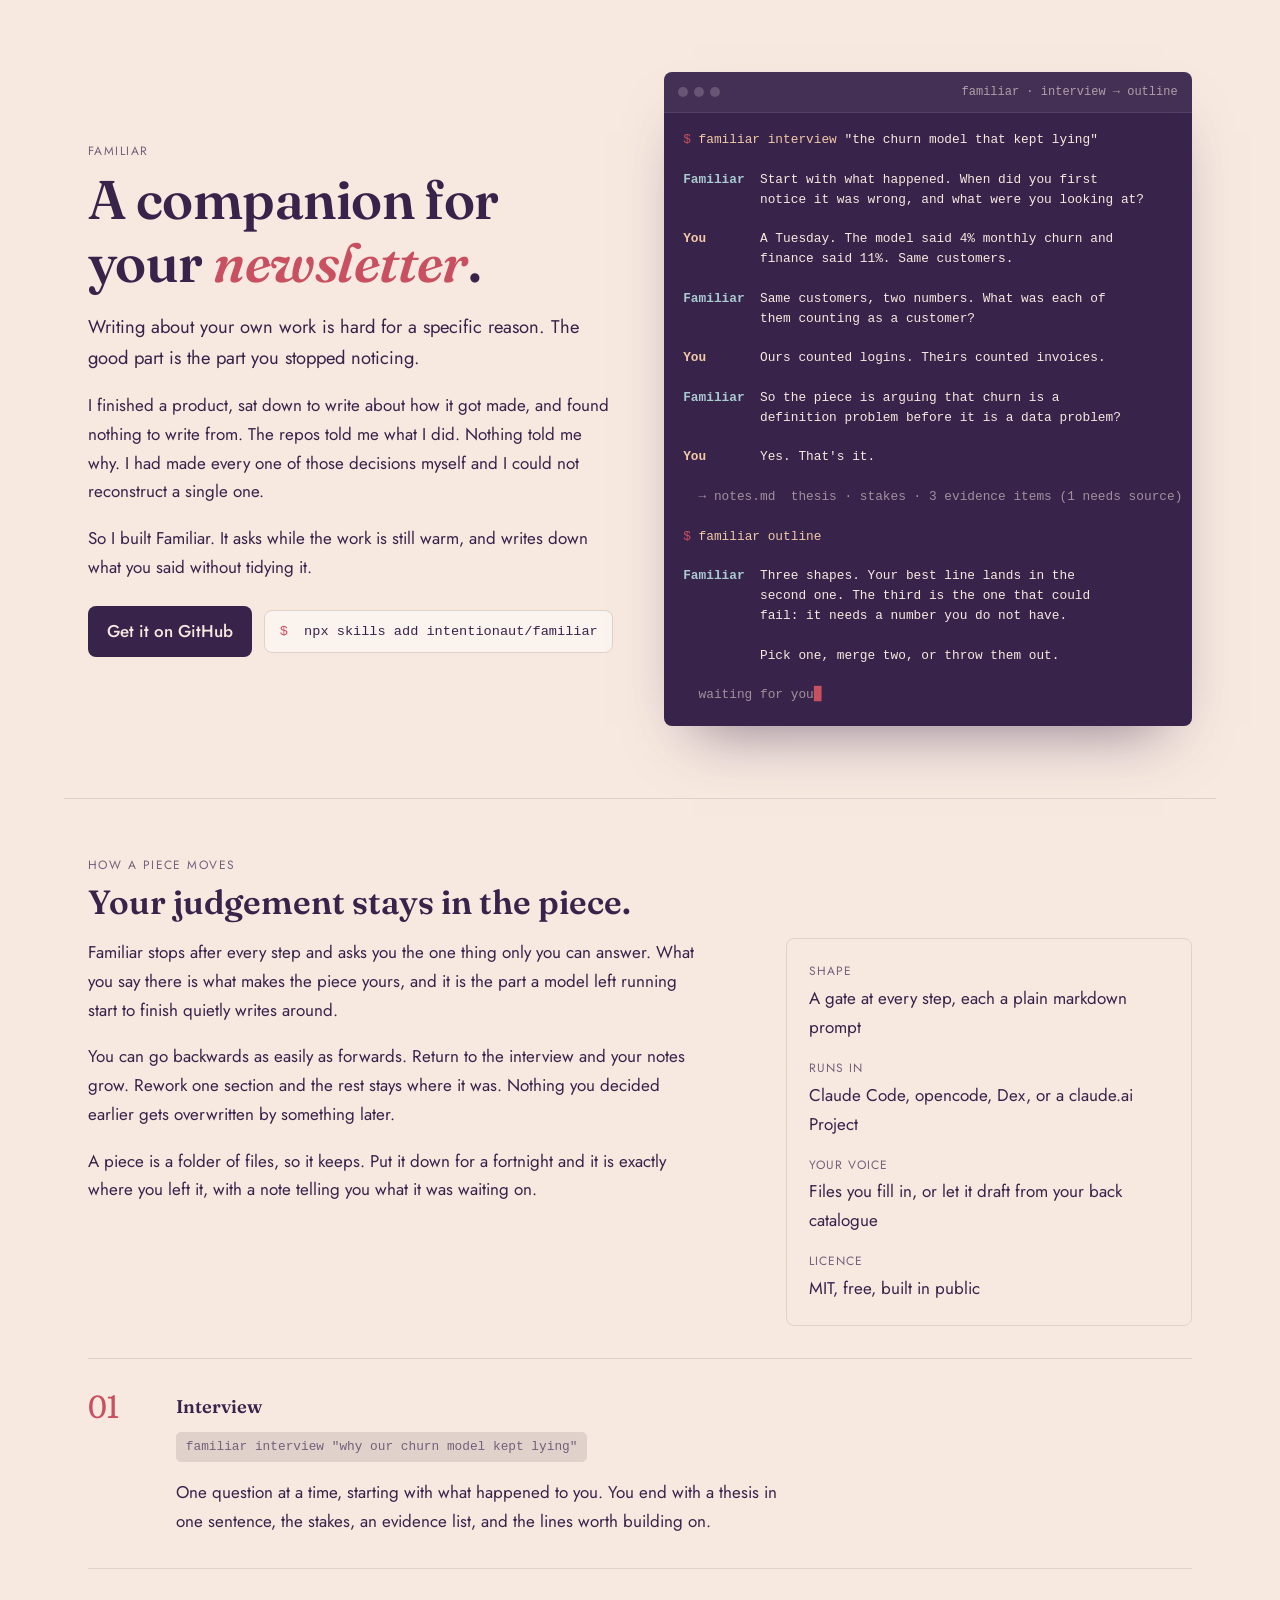
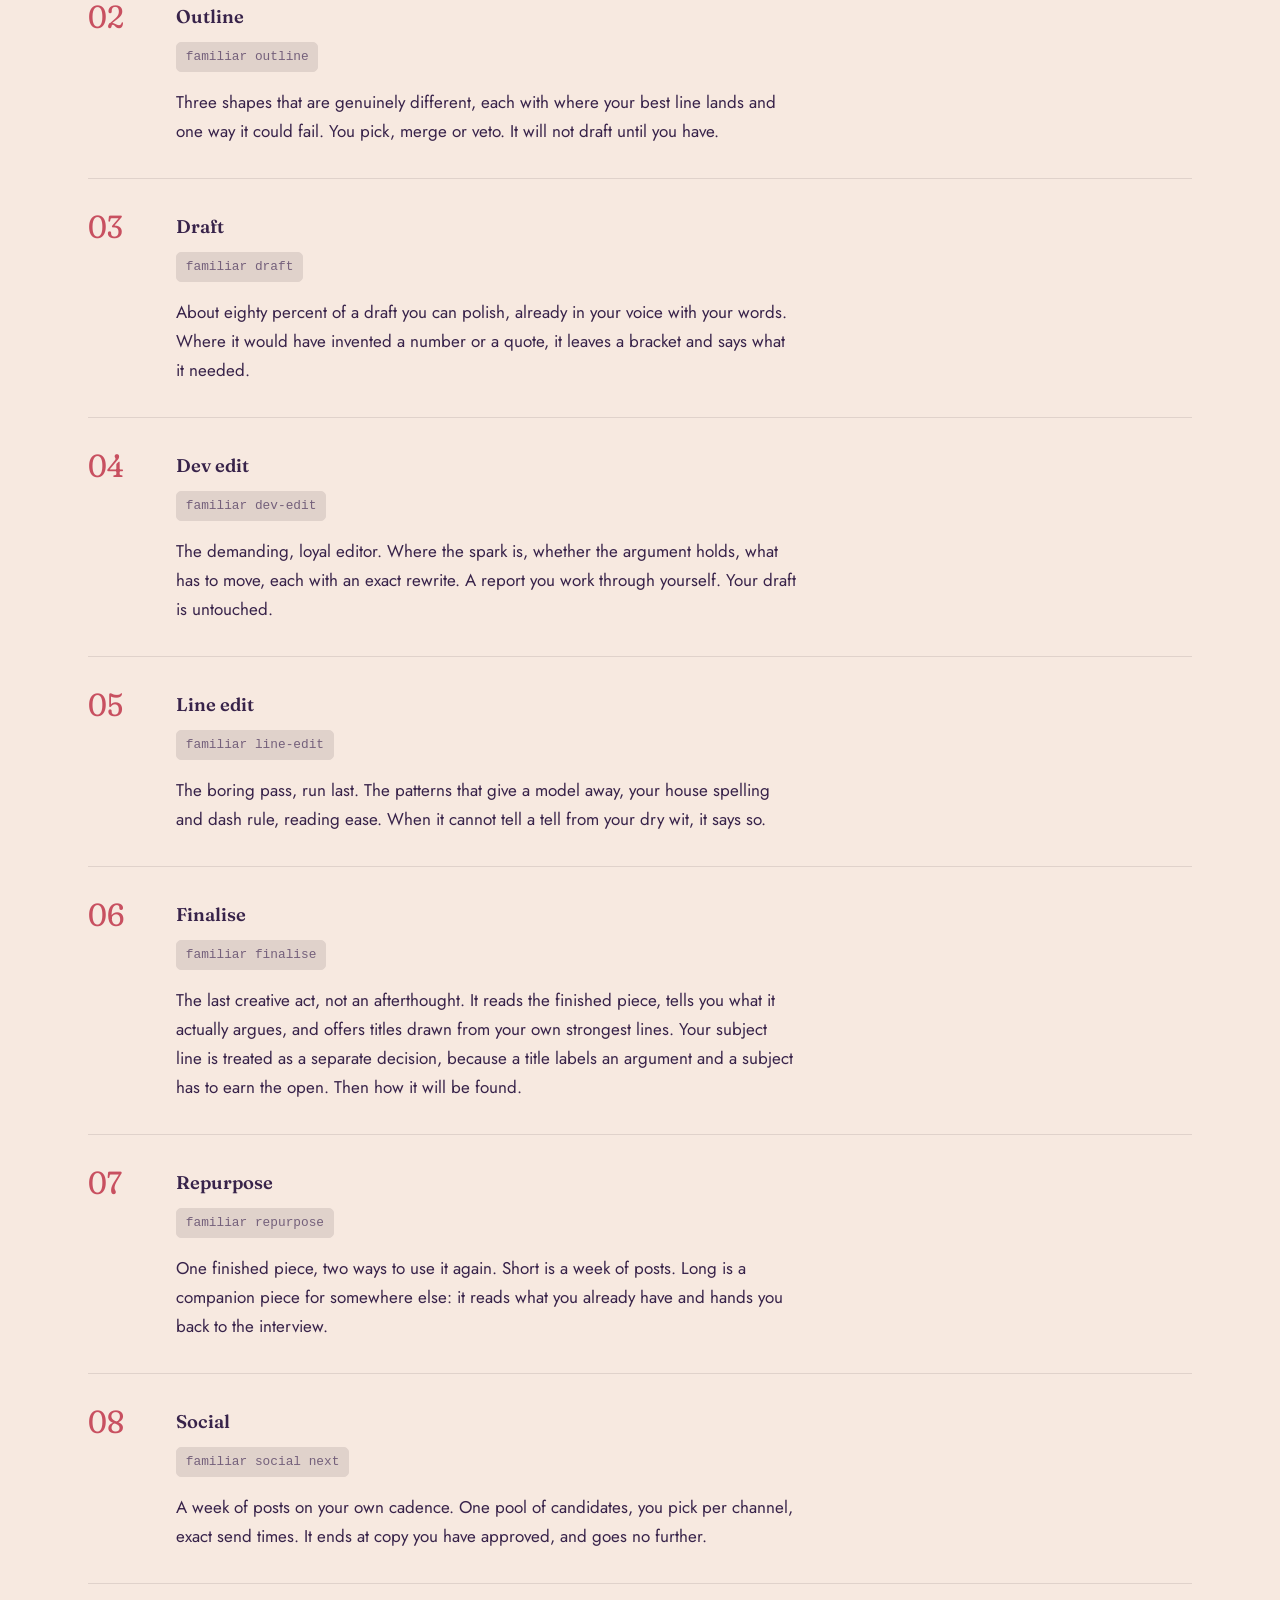
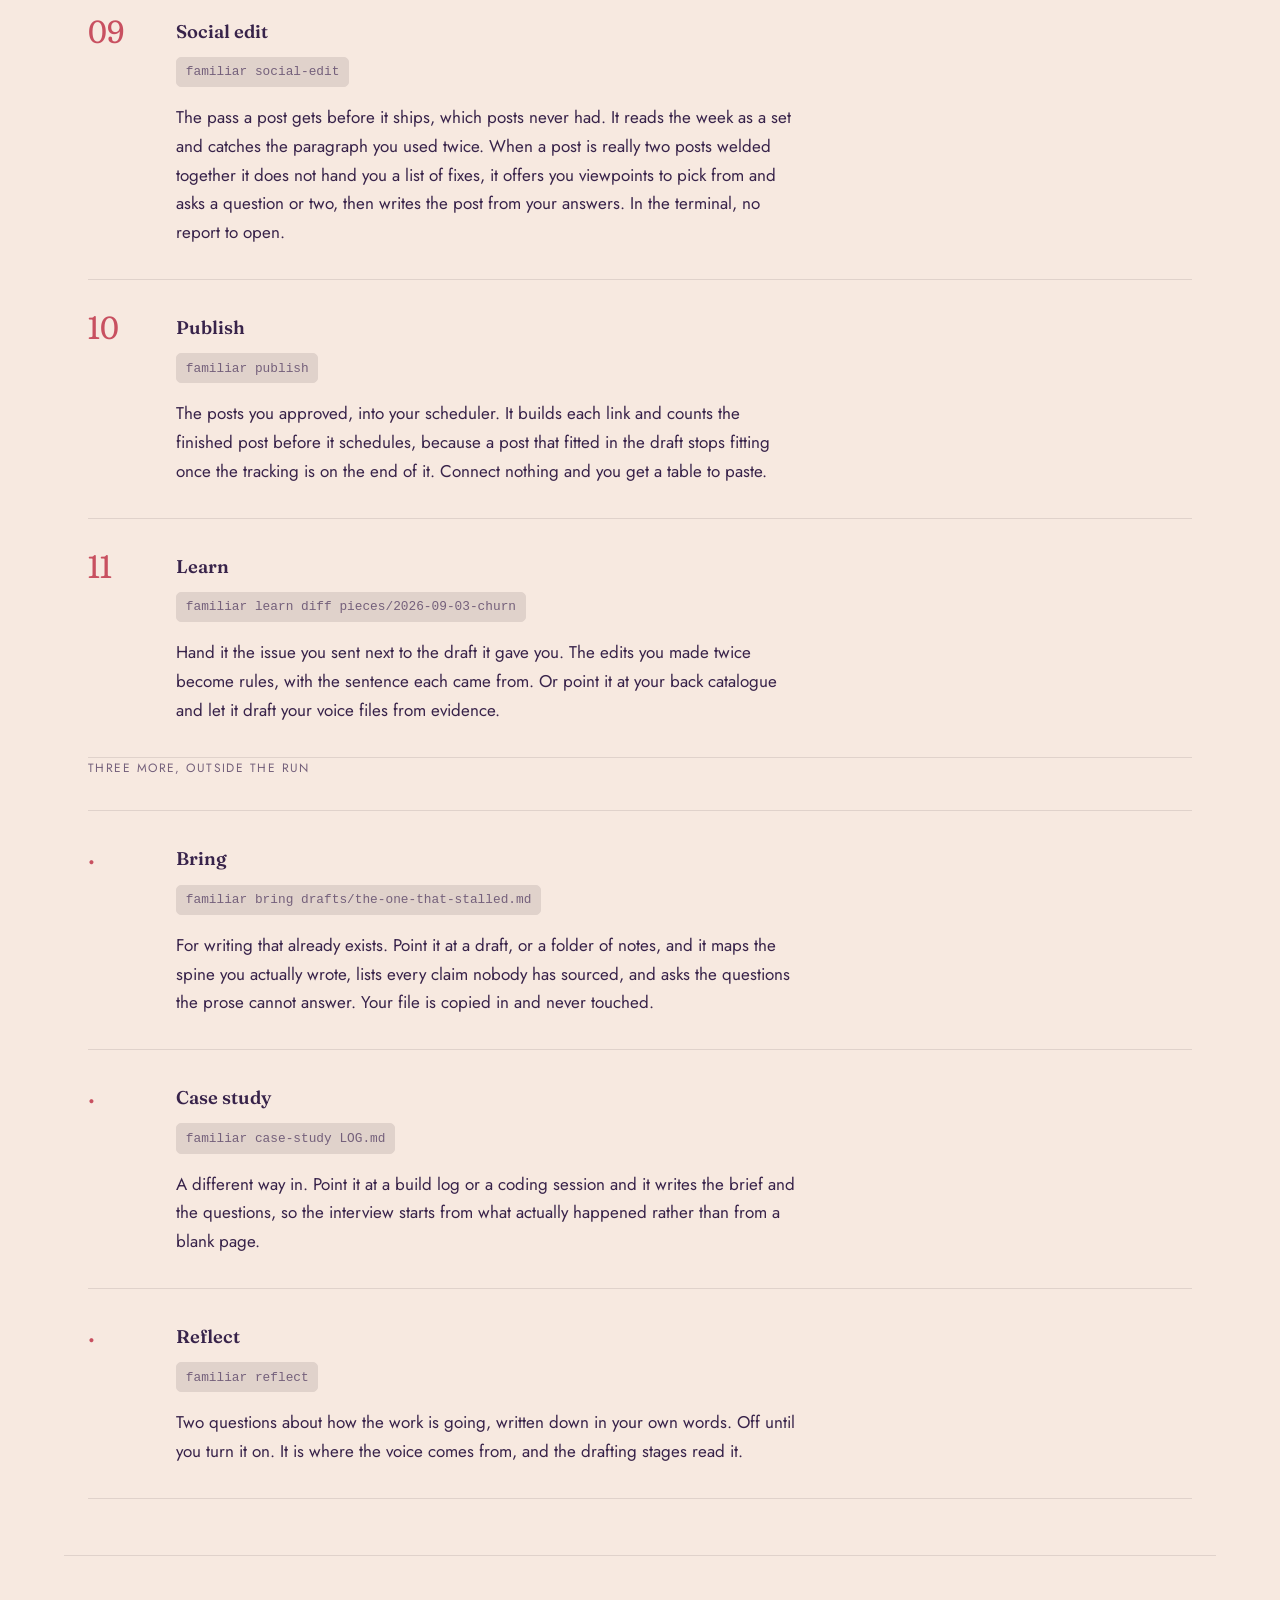
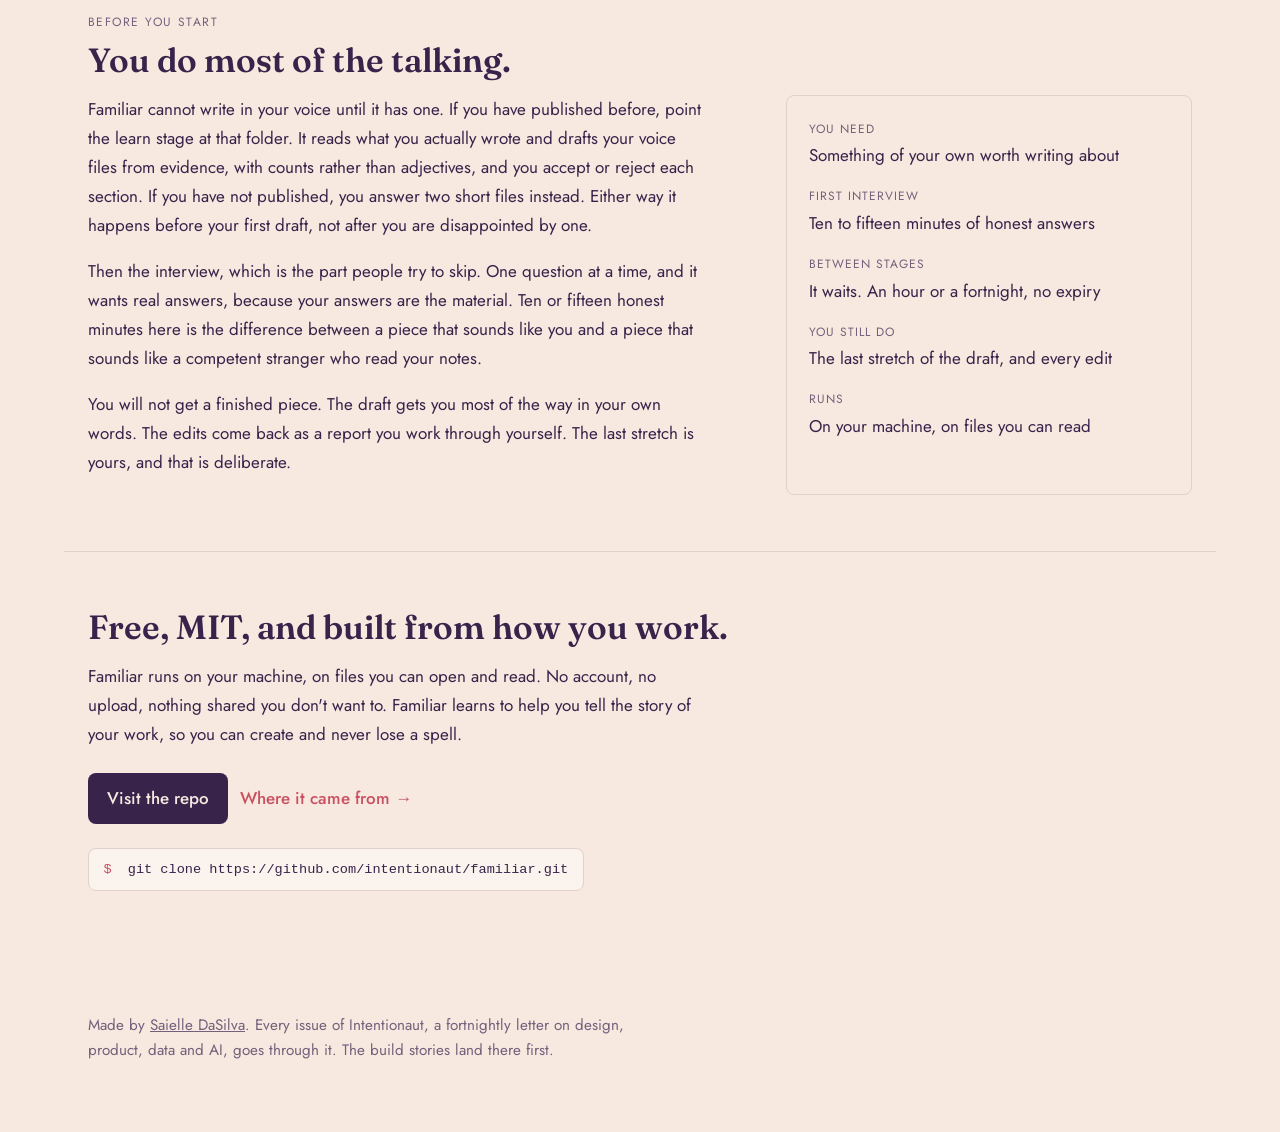
==== site/index.html @ e77a8799 "A way in for writing you already have, and a pass for every post Two stages, released together as 0." ====
<!doctype html>
<html lang="en-GB">
<head>
<meta charset="utf-8">
<meta name="viewport" content="width=device-width, initial-scale=1">
<title>Familiar | A companion for your newsletter</title>
<meta name="description" content="Writing about your own work is hard for a specific reason. The good part is the part you stopped noticing. Familiar asks while the work is still warm.">
<link rel="canonical" href="https://familiar.intentionaut.com/">
<link rel="icon" href="/favicon.svg" type="image/svg+xml">
<meta name="theme-color" content="#f7e9e0">
<meta property="og:site_name" content="Familiar">
<meta property="og:title" content="Familiar | A companion for your newsletter">
<meta property="og:description" content="The good part is the part you stopped noticing. Familiar asks while the work is still warm, and writes down what you said.">
<meta property="og:url" content="https://familiar.intentionaut.com/">
<meta property="og:type" content="website">
<meta property="og:locale" content="en_GB">
<meta name="twitter:card" content="summary">
<meta name="twitter:title" content="Familiar | A companion for your newsletter">
<meta name="twitter:description" content="The good part is the part you stopped noticing. Familiar asks while the work is still warm.">
<script type="application/ld+json">
{
  "@context": "https://schema.org",
  "@type": "SoftwareApplication",
  "name": "Familiar",
  "alternateName": "Familiar, a companion for your newsletter",
  "url": "https://familiar.intentionaut.com/",
  "applicationCategory": "DeveloperApplication",
  "applicationSubCategory": "Writing tool",
  "operatingSystem": "macOS, Linux, Windows",
  "description": "Plain markdown prompts that interview you about your own work, propose three structures, draft in your voice, and hand back an editor's report instead of a rewrite. Every stage stops and waits for you. Runs in Claude Code, opencode, Dex, or a claude.ai Project.",
  "softwareVersion": "0.6.0",
  "license": "https://opensource.org/licenses/MIT",
  "codeRepository": "https://github.com/intentionaut/familiar",
  "offers": { "@type": "Offer", "price": "0", "priceCurrency": "GBP" },
  "author": {
    "@type": "Person",
    "name": "Saielle DaSilva",
    "url": "https://intentionaut.com/"
  },
  "keywords": "newsletter writing, editorial prompts, writing in your own voice, Claude Code, opencode, markdown prompts"
}
</script>
<link rel="preconnect" href="https://fonts.googleapis.com">
<link rel="preconnect" href="https://fonts.gstatic.com" crossorigin>
<link href="https://fonts.googleapis.com/css2?family=Fraunces:ital,opsz,wght@0,9..144,400..700;1,9..144,400..700&family=Jost:wght@300..600&display=swap" rel="stylesheet">
<link rel="stylesheet" href="./style.css">
</head>
<body>

<section class="wrap hero">
  <div>
    <p class="eyebrow">Familiar</p>
    <h1>A companion for your <em>newsletter</em>.</h1>
    <p class="lede">
      Writing about your own work is hard for a specific reason. The good part
      is the part you stopped noticing.
    </p>
    <p>
      I finished a product, sat down to write about how it got made, and found
      nothing to write from. The repos told me what I did. Nothing told me why.
      I had made every one of those decisions myself and I could not reconstruct
      a single one.
    </p>
    <p>
      So I built Familiar. It asks while the work is still warm, and writes down
      what you said without tidying it.
    </p>
    <div class="cta-row">
      <a class="btn-primary" href="https://github.com/intentionaut/familiar?utm_source=familiar.intentionaut.com&utm_medium=referral&utm_campaign=site">Get it on GitHub</a>
      <span class="pill"><span class="pill-prompt">$</span>&nbsp;npx skills add intentionaut/familiar</span>
    </div>
  </div>

  <div class="term" role="img" aria-label="A Familiar session in a terminal: an interview that finds the thesis, then an outline stage that offers three shapes and waits">
    <div class="term-bar"><i></i><i></i><i></i><span>familiar &middot; interview &rarr; outline</span></div>
<pre class="term-body"><span class="t-p">$</span> <span class="t-c">familiar interview</span> "the churn model that kept lying"

<span class="t-f">Familiar</span>  Start with what happened. When did you first
          notice it was wrong, and what were you looking at?

<span class="t-y">You</span>       A Tuesday. The model said 4% monthly churn and
          finance said 11%. Same customers.

<span class="t-f">Familiar</span>  Same customers, two numbers. What was each of
          them counting as a customer?

<span class="t-y">You</span>       Ours counted logins. Theirs counted invoices.

<span class="t-f">Familiar</span>  So the piece is arguing that churn is a
          definition problem before it is a data problem?

<span class="t-y">You</span>       Yes. That's it.

<span class="t-d">  &rarr; notes.md  thesis &middot; stakes &middot; 3 evidence items (1 needs source)</span>

<span class="t-p">$</span> <span class="t-c">familiar outline</span>

<span class="t-f">Familiar</span>  Three shapes. Your best line lands in the
          second one. The third is the one that could
          fail: it needs a number you do not have.

          Pick one, merge two, or throw them out.

<span class="t-d">  waiting for you</span><span class="t-cursor"></span></pre>
  </div>
</section>

<section class="wrap">
  <p class="eyebrow">How a piece moves</p>
  <h2>Your judgement stays in the piece.</h2>
  <div class="grid">
    <div>
      <p>
        Familiar stops after every step and asks you the one thing only you can
        answer. What you say there is what makes the piece yours, and it is the
        part a model left running start to finish quietly writes around.
      </p>
      <p>
        You can go backwards as easily as forwards. Return to the interview and
        your notes grow. Rework one section and the rest stays where it was.
        Nothing you decided earlier gets overwritten by something later.
      </p>
      <p>
        A piece is a folder of files, so it keeps. Put it down for a fortnight
        and it is exactly where you left it, with a note telling you what it was
        waiting on.
      </p>
    </div>
    <aside class="aside">
      <dl>
        <div><dt>Shape</dt><dd>A gate at every step, each a plain markdown prompt</dd></div>
        <div><dt>Runs in</dt><dd>Claude Code, opencode, Dex, or a claude.ai Project</dd></div>
        <div><dt>Your voice</dt><dd>Files you fill in, or let it draft from your back catalogue</dd></div>
        <div><dt>Licence</dt><dd>MIT, free, built in public</dd></div>
      </dl>
    </aside>
  </div>

  <ol class="stage-list">
    <li class="stage">
      <span class="stage-n">01</span>
      <div class="stage-body">
        <h3>Interview</h3>
        <code class="stage-cmd">familiar interview "why our churn model kept lying"</code>
        <p>One question at a time, starting with what happened to you. You end with a thesis in one sentence, the stakes, an evidence list, and the lines worth building on.</p>
      </div>
    </li>
    <li class="stage">
      <span class="stage-n">02</span>
      <div class="stage-body">
        <h3>Outline</h3>
        <code class="stage-cmd">familiar outline</code>
        <p>Three shapes that are genuinely different, each with where your best line lands and one way it could fail. You pick, merge or veto. It will not draft until you have.</p>
      </div>
    </li>
    <li class="stage">
      <span class="stage-n">03</span>
      <div class="stage-body">
        <h3>Draft</h3>
        <code class="stage-cmd">familiar draft</code>
        <p>About eighty percent of a draft you can polish, already in your voice with your words. Where it would have invented a number or a quote, it leaves a bracket and says what it needed.</p>
      </div>
    </li>
    <li class="stage">
      <span class="stage-n">04</span>
      <div class="stage-body">
        <h3>Dev edit</h3>
        <code class="stage-cmd">familiar dev-edit</code>
        <p>The demanding, loyal editor. Where the spark is, whether the argument holds, what has to move, each with an exact rewrite. A report you work through yourself. Your draft is untouched.</p>
      </div>
    </li>
    <li class="stage">
      <span class="stage-n">05</span>
      <div class="stage-body">
        <h3>Line edit</h3>
        <code class="stage-cmd">familiar line-edit</code>
        <p>The boring pass, run last. The patterns that give a model away, your house spelling and dash rule, reading ease. When it cannot tell a tell from your dry wit, it says so.</p>
      </div>
    </li>
    <li class="stage">
      <span class="stage-n">06</span>
      <div class="stage-body">
        <h3>Finalise</h3>
        <code class="stage-cmd">familiar finalise</code>
        <p>The last creative act, not an afterthought. It reads the finished piece, tells you what it actually argues, and offers titles drawn from your own strongest lines. Your subject line is treated as a separate decision, because a title labels an argument and a subject has to earn the open. Then how it will be found.</p>
      </div>
    </li>
    <li class="stage">
      <span class="stage-n">07</span>
      <div class="stage-body">
        <h3>Repurpose</h3>
        <code class="stage-cmd">familiar repurpose</code>
        <p>One finished piece, two ways to use it again. Short is a week of posts. Long is a companion piece for somewhere else: it reads what you already have and hands you back to the interview.</p>
      </div>
    </li>
    <li class="stage">
      <span class="stage-n">08</span>
      <div class="stage-body">
        <h3>Social</h3>
        <code class="stage-cmd">familiar social next</code>
        <p>A week of posts on your own cadence. One pool of candidates, you pick per channel, exact send times. It ends at copy you have approved, and goes no further.</p>
      </div>
    </li>
    <li class="stage">
      <span class="stage-n">09</span>
      <div class="stage-body">
        <h3>Social edit</h3>
        <code class="stage-cmd">familiar social-edit</code>
        <p>The pass a post gets before it ships, which posts never had. It reads the week as a set and catches the paragraph you used twice. When a post is really two posts welded together it does not hand you a list of fixes, it offers you viewpoints to pick from and asks a question or two, then writes the post from your answers. In the terminal, no report to open.</p>
      </div>
    </li>
    <li class="stage">
      <span class="stage-n">10</span>
      <div class="stage-body">
        <h3>Publish</h3>
        <code class="stage-cmd">familiar publish</code>
        <p>The posts you approved, into your scheduler. It builds each link and counts the finished post before it schedules, because a post that fitted in the draft stops fitting once the tracking is on the end of it. Connect nothing and you get a table to paste.</p>
      </div>
    </li>
    <li class="stage">
      <span class="stage-n">11</span>
      <div class="stage-body">
        <h3>Learn</h3>
        <code class="stage-cmd">familiar learn diff pieces/2026-09-03-churn</code>
        <p>Hand it the issue you sent next to the draft it gave you. The edits you made twice become rules, with the sentence each came from. Or point it at your back catalogue and let it draft your voice files from evidence.</p>
      </div>
    </li>
  </ol>

  <p class="eyebrow">Three more, outside the run</p>
  <ol class="stage-list">
    <li class="stage">
      <span class="stage-n">&middot;</span>
      <div class="stage-body">
        <h3>Bring</h3>
        <code class="stage-cmd">familiar bring drafts/the-one-that-stalled.md</code>
        <p>For writing that already exists. Point it at a draft, or a folder of notes, and it maps the spine you actually wrote, lists every claim nobody has sourced, and asks the questions the prose cannot answer. Your file is copied in and never touched.</p>
      </div>
    </li>
    <li class="stage">
      <span class="stage-n">&middot;</span>
      <div class="stage-body">
        <h3>Case study</h3>
        <code class="stage-cmd">familiar case-study LOG.md</code>
        <p>A different way in. Point it at a build log or a coding session and it writes the brief and the questions, so the interview starts from what actually happened rather than from a blank page.</p>
      </div>
    </li>
    <li class="stage">
      <span class="stage-n">&middot;</span>
      <div class="stage-body">
        <h3>Reflect</h3>
        <code class="stage-cmd">familiar reflect</code>
        <p>Two questions about how the work is going, written down in your own words. Off until you turn it on. It is where the voice comes from, and the drafting stages read it.</p>
      </div>
    </li>
  </ol>
</section>

<section class="wrap">
  <p class="eyebrow">Before you start</p>
  <h2>You do most of the talking.</h2>
  <div class="grid">
    <div>
      <p>
        Familiar cannot write in your voice until it has one. If you have
        published before, point the learn stage at that folder. It reads what you
        actually wrote and drafts your voice files from evidence, with counts
        rather than adjectives, and you accept or reject each section. If you
        have not published, you answer two short files instead. Either way it
        happens before your first draft, not after you are disappointed by one.
      </p>
      <p>
        Then the interview, which is the part people try to skip. One question at
        a time, and it wants real answers, because your answers are the material.
        Ten or fifteen honest minutes here is the difference between a piece that
        sounds like you and a piece that sounds like a competent stranger who
        read your notes.
      </p>
      <p>
        You will not get a finished piece. The draft gets you most of the way in
        your own words. The edits come back as a report you work through
        yourself. The last stretch is yours, and that is deliberate.
      </p>
    </div>
    <aside class="aside">
      <dl>
        <div><dt>You need</dt><dd>Something of your own worth writing about</dd></div>
        <div><dt>First interview</dt><dd>Ten to fifteen minutes of honest answers</dd></div>
        <div><dt>Between stages</dt><dd>It waits. An hour or a fortnight, no expiry</dd></div>
        <div><dt>You still do</dt><dd>The last stretch of the draft, and every edit</dd></div>
        <div><dt>Runs</dt><dd>On your machine, on files you can read</dd></div>
      </dl>
    </aside>
  </div>
</section>

<section class="wrap">
  <h2>Free, MIT, and built from how you work.</h2>
  <p>
    Familiar runs on your machine, on files you can open and read. No account,
    no upload, nothing shared you don't want to. Familiar learns to help you
    tell the story of your work, so you can create and never lose a spell.
  </p>
  <div class="cta-row">
    <a class="btn-primary" href="https://github.com/intentionaut/familiar?utm_source=familiar.intentionaut.com&utm_medium=referral&utm_campaign=site">Visit the repo</a>
    <a class="link-arrow" href="https://intentionaut.com/open-source/familiar/?utm_source=familiar.intentionaut.com&utm_medium=referral&utm_campaign=site">Where it came from</a>
  </div>
  <p style="margin-top:1.5rem"><span class="pill"><span class="pill-prompt">$</span>&nbsp;git clone https://github.com/intentionaut/familiar.git</span></p>
</section>

<footer class="wrap">
  <p>
    Made by <a href="https://intentionaut.com/?utm_source=familiar.intentionaut.com&utm_medium=referral&utm_campaign=site">Saielle DaSilva</a>.
    Every issue of Intentionaut, a fortnightly letter on design, product, data
    and AI, goes through it. The build stories land there first.
  </p>
</footer>

</body>
</html>
---- site/style.css ----
/* Familiar's front door. Intentionaut's palette and type, written standalone so
   this page needs no build step and no node_modules, which is the same promise
   the tool itself makes. Tokens are copied from intentionaut.com's global.css;
   if that palette changes, change it here too. */

:root {
  --paper: #f7e9e0;
  --ink: #38234a;
  --muted: #74607b;
  --line: #e0d2cb;
  --slate: #e0d2cb;
  --accent: #c85060;

  --font-display: 'Fraunces', Georgia, 'Times New Roman', serif;
  --font-body: 'Jost', Futura, 'Century Gothic', 'Trebuchet MS', sans-serif;
  --mono: ui-monospace, 'SF Mono', Menlo, Consolas, monospace;

  --wrap: 72rem;
  --radius-l: 8px;
}

* { box-sizing: border-box; }

body {
  margin: 0;
  background: var(--paper);
  color: var(--ink);
  font-family: var(--font-body);
  font-size: 1.0625rem;
  line-height: 1.7;
  -webkit-font-smoothing: antialiased;
  text-rendering: optimizeLegibility;
}

/* Longhand on purpose. Every section also carries .wrap, and a shorthand
   `padding` on the class beats the element selector outright, which silently
   zeroed the vertical padding on every section. */
.wrap { max-width: var(--wrap); margin: 0 auto; padding-left: 1.5rem; padding-right: 1.5rem; }
section { padding-top: 3.5rem; padding-bottom: 3.5rem; }
section + section { border-top: 1px solid var(--line); }

h1, h2 { font-family: var(--font-display); font-weight: 600; line-height: 1.15; margin: 0 0 1rem; }
h1 { font-size: clamp(2.2rem, 5vw, 3.4rem); letter-spacing: -0.01em; }
h1 em { font-style: italic; color: var(--accent); }
h2 { font-size: clamp(1.5rem, 3vw, 2.1rem); }
p { margin: 0 0 1.1rem; max-width: 62ch; }
a { color: var(--accent); }

.eyebrow {
  font-size: 0.75rem; text-transform: uppercase; letter-spacing: 0.12em;
  color: var(--muted); margin: 0 0 0.5rem;
}
.lede { font-size: 1.15rem; }

.hero { display: grid; gap: 2.5rem; align-items: start; padding-top: 4.5rem; padding-bottom: 4.5rem; }
@media (min-width: 62rem) { .hero { grid-template-columns: 1fr 1fr; gap: 3rem; align-items: center; } }

.cta-row { display: flex; flex-wrap: wrap; gap: 0.75rem; align-items: center; margin-top: 1.5rem; }
.btn-primary {
  display: inline-block; background: var(--ink); color: var(--paper);
  text-decoration: none; padding: 0.7rem 1.2rem; border-radius: var(--radius-l);
  font-weight: 500;
}
.btn-primary:hover { background: var(--accent); }
.link-arrow { text-decoration: none; font-weight: 500; }
.link-arrow::after { content: ' \2192'; }

.pill {
  display: inline-flex; align-items: center; gap: 0.5rem; font-family: var(--mono);
  font-size: 0.85rem; padding: 0.55rem 0.9rem; border: 1px solid var(--line);
  border-radius: var(--radius-l); background: rgba(255, 255, 255, 0.45);
}
.pill-prompt { color: var(--accent); }

.term {
  background: var(--ink); color: var(--paper); border-radius: var(--radius-l);
  box-shadow: 0 30px 60px -30px rgba(56, 35, 74, 0.6);
  overflow: hidden; font-family: var(--mono);
}
.term-bar {
  display: flex; align-items: center; gap: 6px; padding: 0.6rem 0.9rem;
  background: rgba(255, 255, 255, 0.06);
  border-bottom: 1px solid rgba(255, 255, 255, 0.08);
  font-size: 0.75rem; color: rgba(247, 233, 224, 0.6);
}
.term-bar i { width: 10px; height: 10px; border-radius: 50%; background: rgba(255, 255, 255, 0.18); }
.term-bar span { margin-left: auto; }
.term-body {
  margin: 0; padding: 1.1rem 1.2rem 1.3rem; font-size: 0.8rem;
  line-height: 1.55; overflow-x: auto; white-space: pre;
}
.t-p { color: var(--accent); }
.t-c { color: #f2c9a7; }
.t-f { color: #a9cbd0; font-weight: 600; }
.t-y { color: #f2c9a7; font-weight: 600; }
.t-d { color: rgba(247, 233, 224, 0.55); }
.t-cursor::after { content: '\258A'; color: var(--accent); animation: blink 1.1s steps(1) infinite; }
@keyframes blink { 50% { opacity: 0; } }
@media (prefers-reduced-motion: reduce) { .t-cursor::after { animation: none; } }

.grid { display: grid; gap: 2rem; }
@media (min-width: 62rem) { .grid { grid-template-columns: 1.6fr 1fr; gap: 3rem; } }

.aside { position: relative; border: 1px solid var(--line); padding: 1.4rem; border-radius: var(--radius-l); }
.aside dl { margin: 0; display: grid; gap: 1rem; }
.aside dt { font-size: 0.75rem; text-transform: uppercase; letter-spacing: 0.08em; color: var(--muted); }
.aside dd { margin: 0.15rem 0 0; }

/* The step ladder. The number is set large in the display face and the command
   sits directly under the stage name, so the two read together. Ported from
   intentionaut.com's linear stage list. */
.stage-list { list-style: none; margin: 2rem 0 0; padding: 0; display: grid; gap: 0; }
.stage {
  display: grid; grid-template-columns: 4rem minmax(0, 1fr); gap: 1.5rem;
  padding: 2rem 0; border-top: 1px solid var(--slate);
}
.stage:last-child { border-bottom: 1px solid var(--slate); }
.stage-n {
  font-family: var(--font-display); font-size: 2rem; line-height: 1;
  color: var(--accent); font-variation-settings: 'opsz' 144, 'SOFT' 100;
}
.stage-body h3 { font-family: var(--font-display); font-size: 1.15rem; font-weight: 600; margin: 0 0 0.5rem; }
.stage-cmd {
  display: inline-block; font-family: var(--mono); font-size: 0.8rem;
  color: var(--muted); background: var(--slate); border: 1px solid var(--slate);
  border-radius: 5px; padding: 0.2rem 0.55rem; margin-bottom: 1rem;
  max-width: 100%; overflow-wrap: anywhere;
}
.stage-body p { max-width: 62ch; margin: 0; }
@media (max-width: 48rem) { .stage { grid-template-columns: 3rem minmax(0, 1fr); gap: 1rem; } }

/* The install pill cannot wrap by default, which pushed the whole page wider
   than a 390px screen and made it scroll sideways. intentionaut.com solves it
   the same way. */
@media (max-width: 40rem) {
  /* `white-space: normal` alone is not enough: the clone command is one long
     unbreakable URL token, so it needs permission to break mid-word too. */
  .pill { white-space: normal; overflow-wrap: anywhere; }
  .term-body { font-size: 0.72rem; }
}

footer { padding: 3rem 0 4rem; color: var(--muted); font-size: 0.95rem; }
footer a { color: var(--muted); }
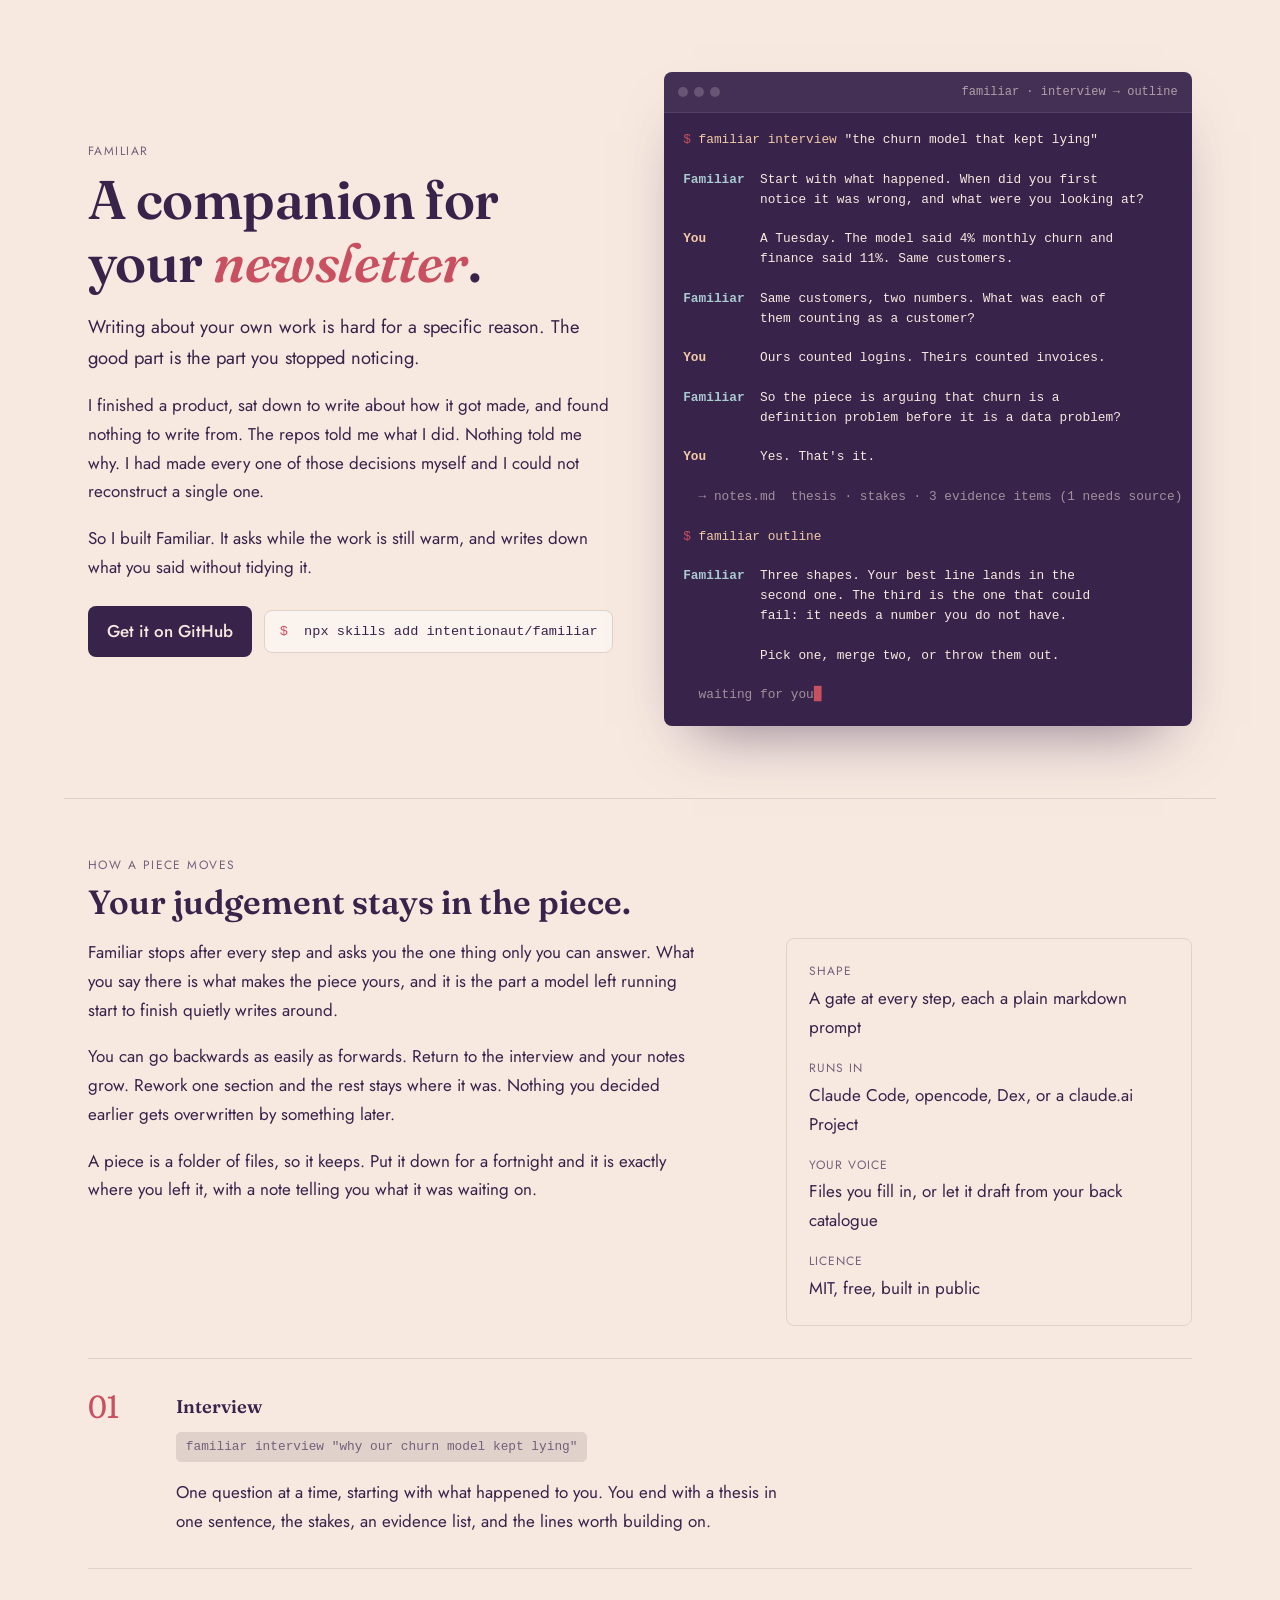
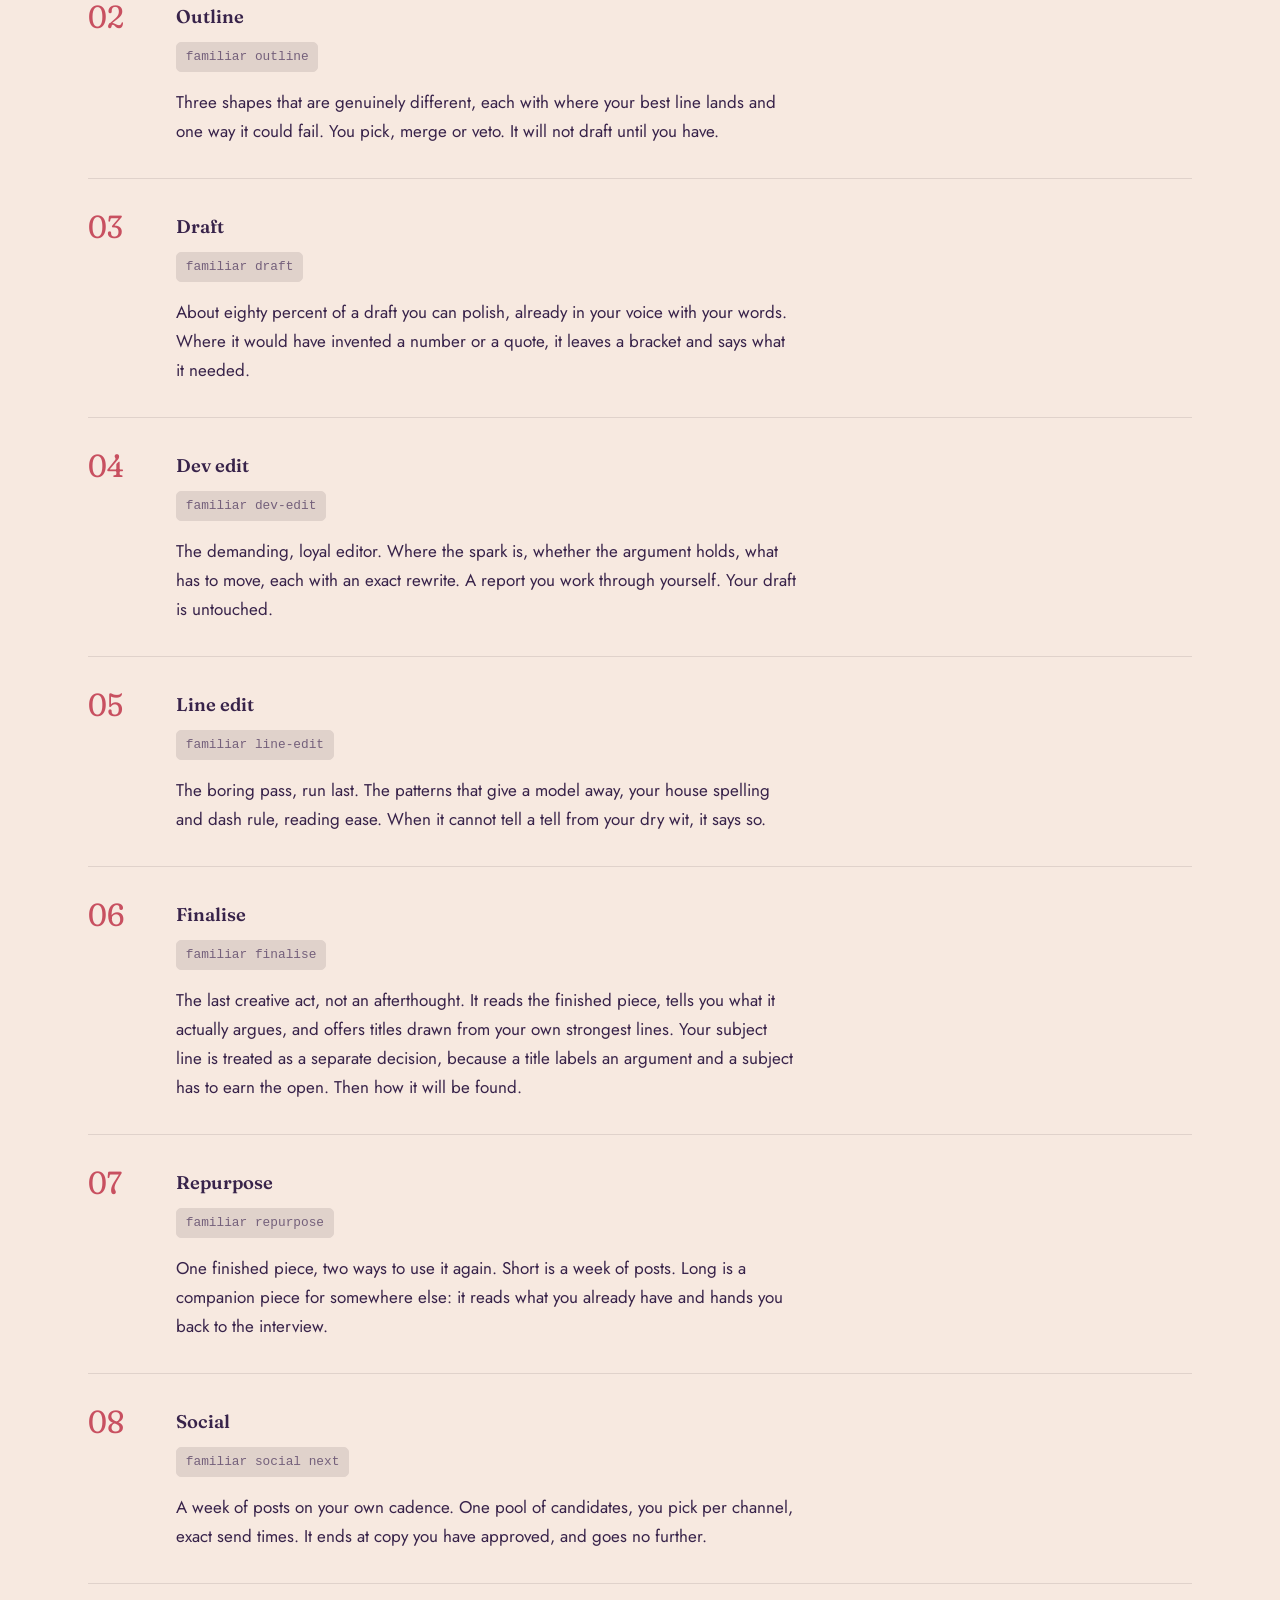
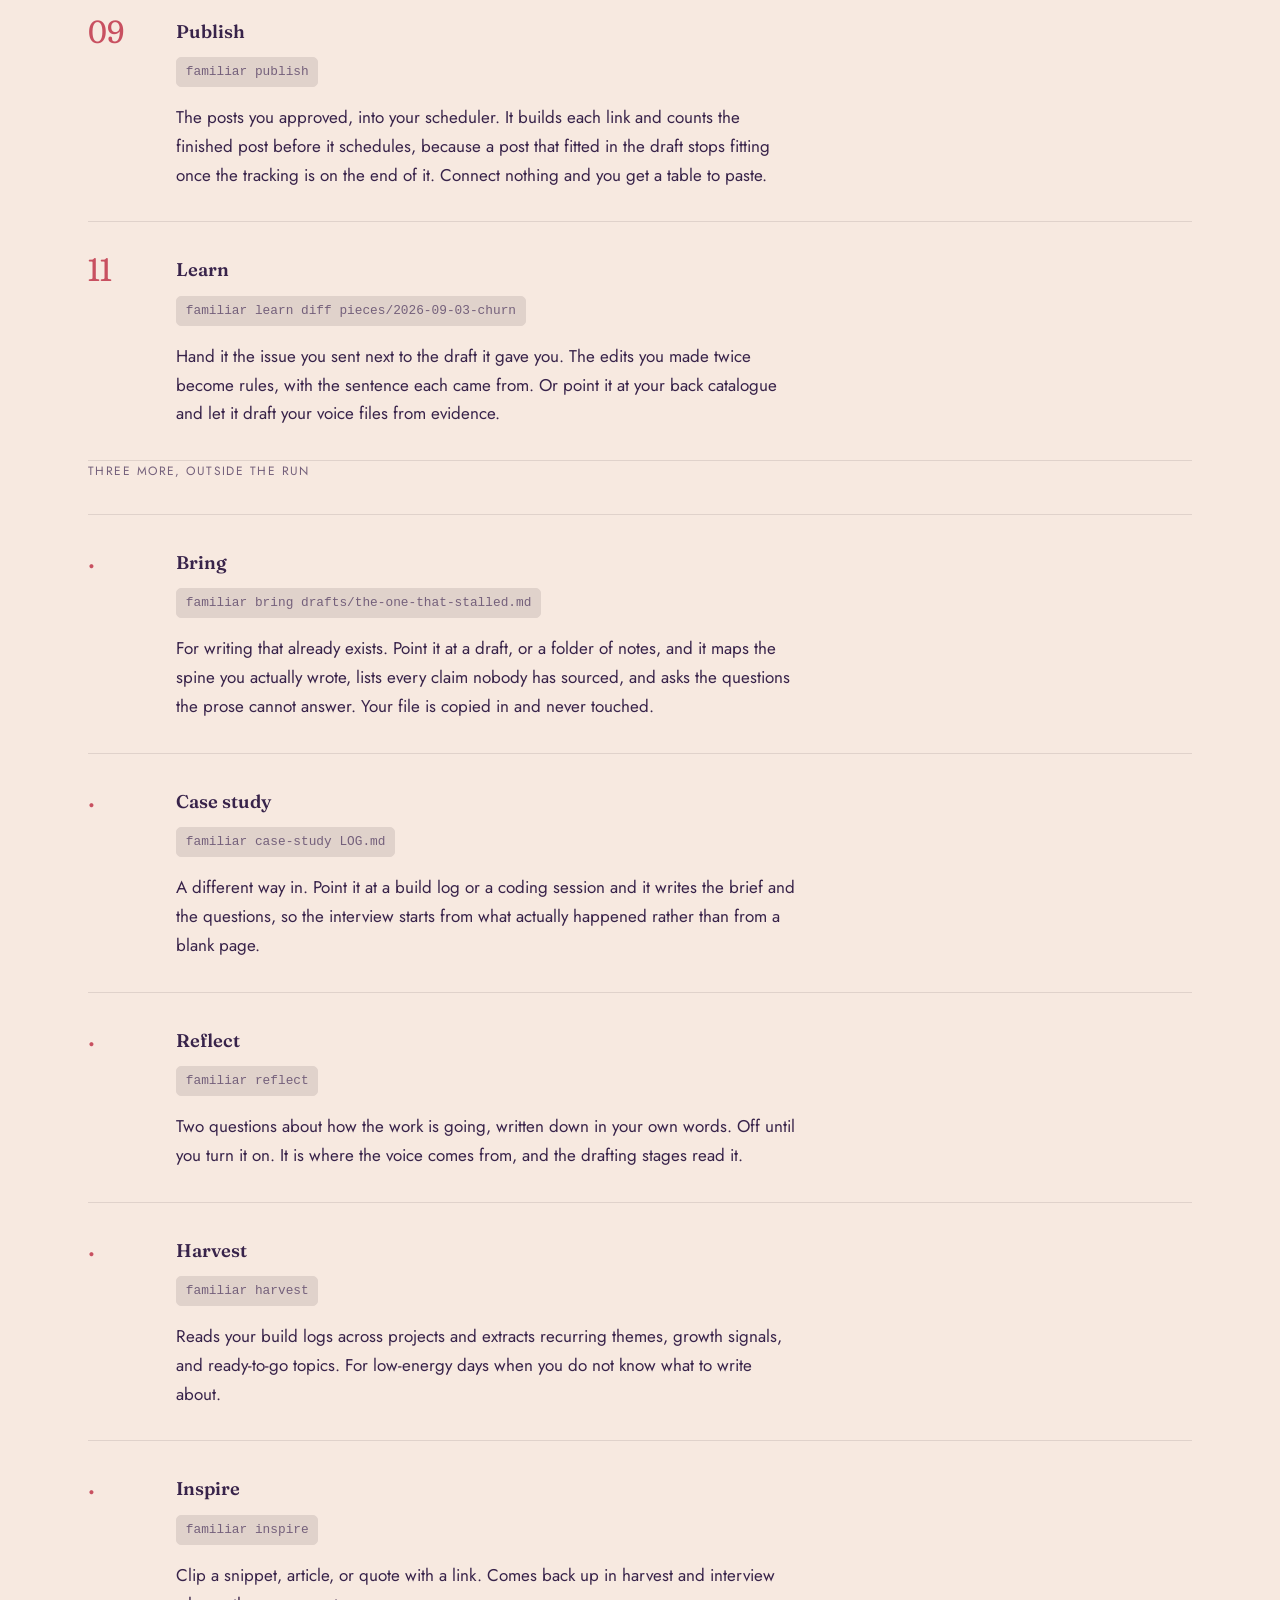
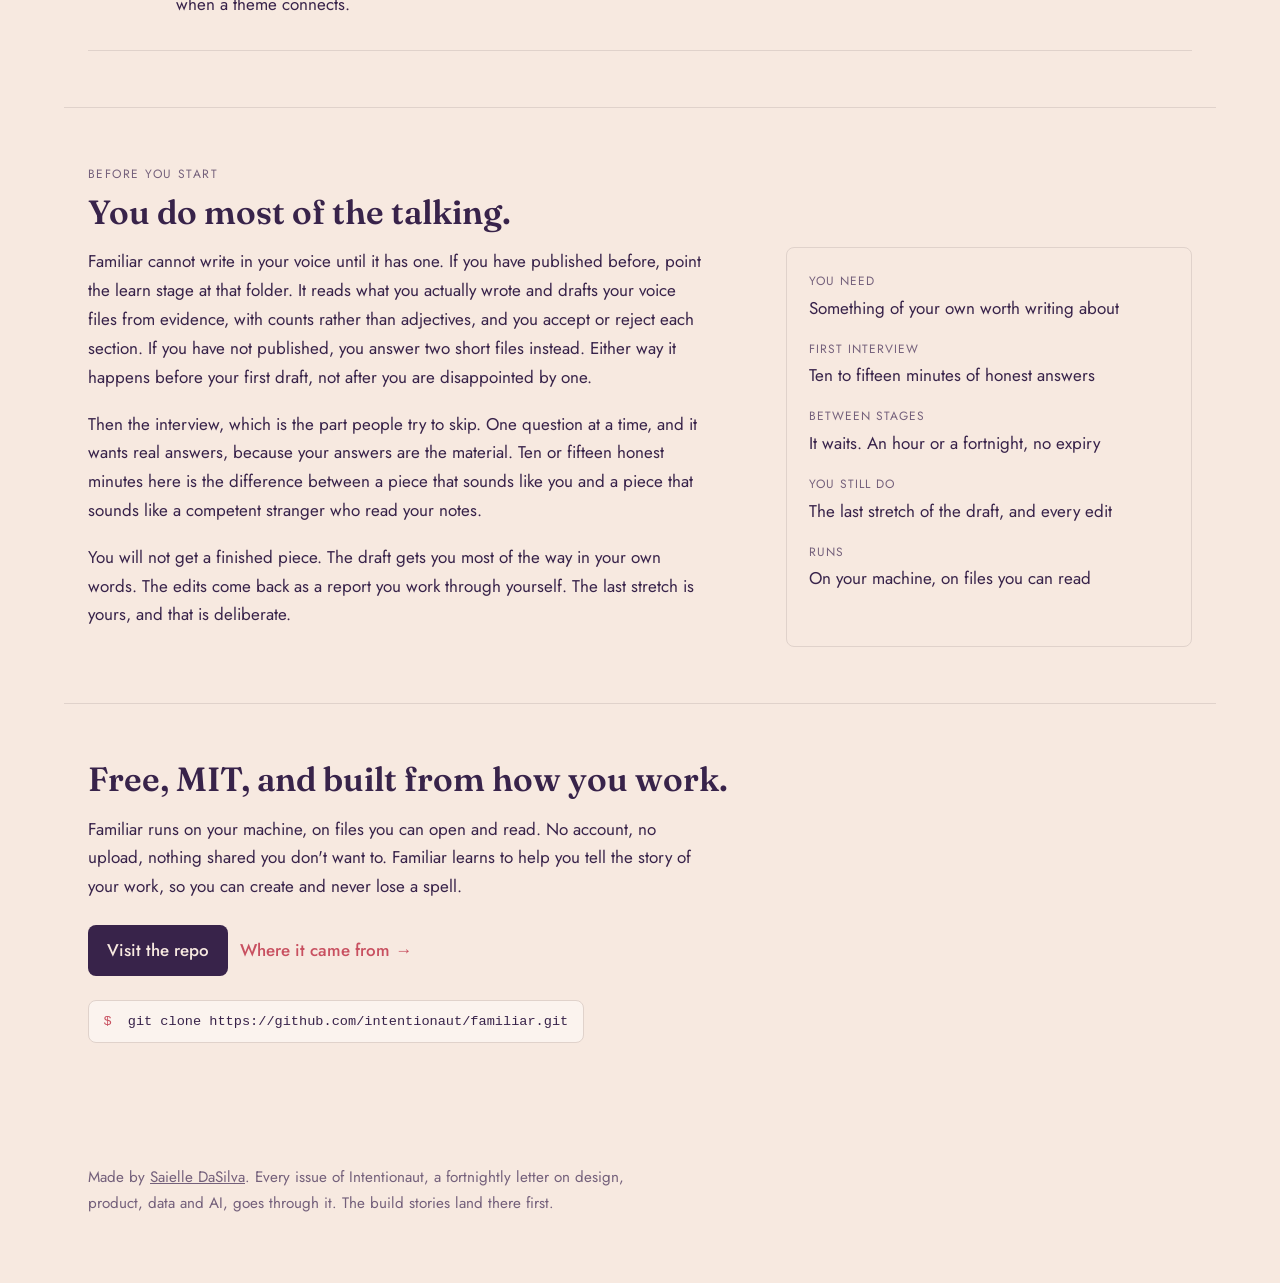
==== commit f70153bf: "CLI commands do real work; collapse social-edit into social B: CLI commands that do real work - harv" ====
--- a/site/index.html
+++ b/site/index.html
@@ -204,14 +204,6 @@
     <li class="stage">
       <span class="stage-n">09</span>
       <div class="stage-body">
-        <h3>Social edit</h3>
-        <code class="stage-cmd">familiar social-edit</code>
-        <p>The pass a post gets before it ships, which posts never had. It reads the week as a set and catches the paragraph you used twice. When a post is really two posts welded together it does not hand you a list of fixes, it offers you viewpoints to pick from and asks a question or two, then writes the post from your answers. In the terminal, no report to open.</p>
-      </div>
-    </li>
-    <li class="stage">
-      <span class="stage-n">10</span>
-      <div class="stage-body">
         <h3>Publish</h3>
         <code class="stage-cmd">familiar publish</code>
         <p>The posts you approved, into your scheduler. It builds each link and counts the finished post before it schedules, because a post that fitted in the draft stops fitting once the tracking is on the end of it. Connect nothing and you get a table to paste.</p>
@@ -251,6 +243,22 @@
         <h3>Reflect</h3>
         <code class="stage-cmd">familiar reflect</code>
         <p>Two questions about how the work is going, written down in your own words. Off until you turn it on. It is where the voice comes from, and the drafting stages read it.</p>
+      </div>
+    </li>
+    <li class="stage">
+      <span class="stage-n">&middot;</span>
+      <div class="stage-body">
+        <h3>Harvest</h3>
+        <code class="stage-cmd">familiar harvest</code>
+        <p>Reads your build logs across projects and extracts recurring themes, growth signals, and ready-to-go topics. For low-energy days when you do not know what to write about.</p>
+      </div>
+    </li>
+    <li class="stage">
+      <span class="stage-n">&middot;</span>
+      <div class="stage-body">
+        <h3>Inspire</h3>
+        <code class="stage-cmd">familiar inspire</code>
+        <p>Clip a snippet, article, or quote with a link. Comes back up in harvest and interview when a theme connects.</p>
       </div>
     </li>
   </ol>
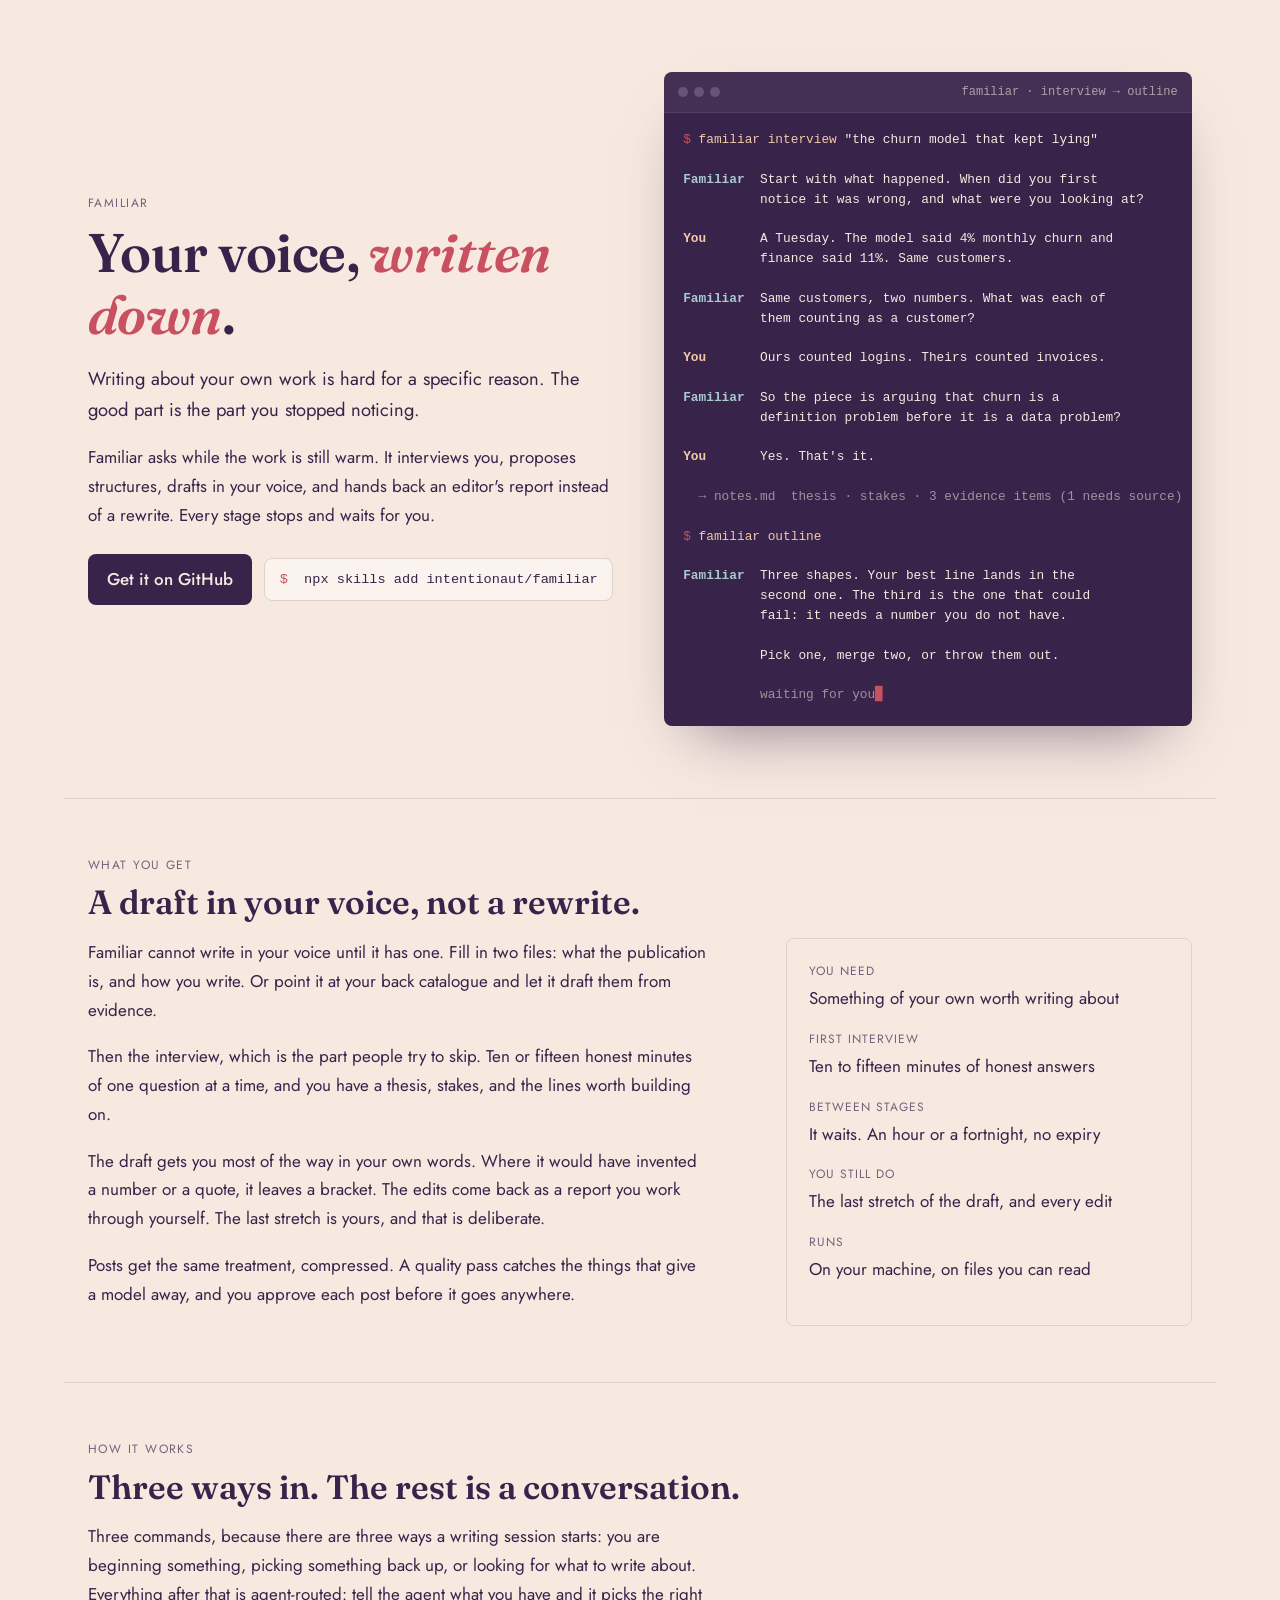
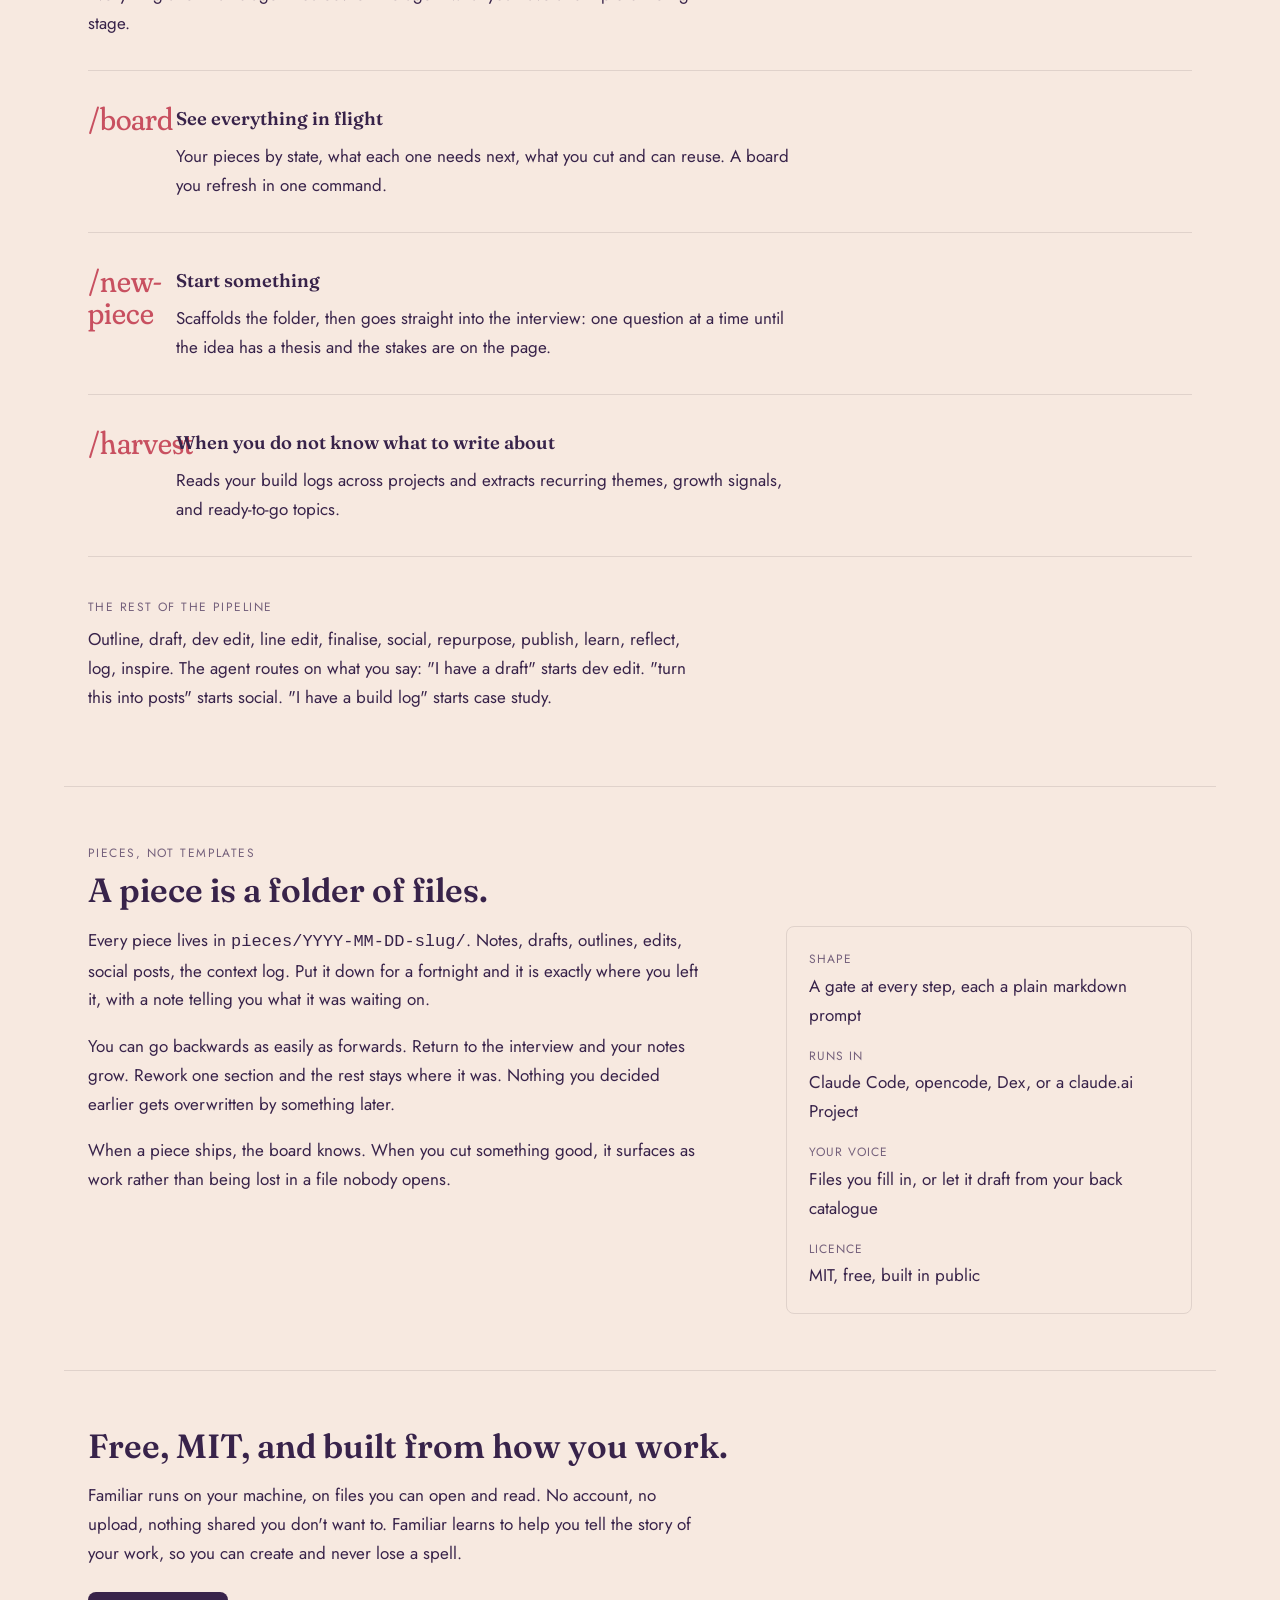
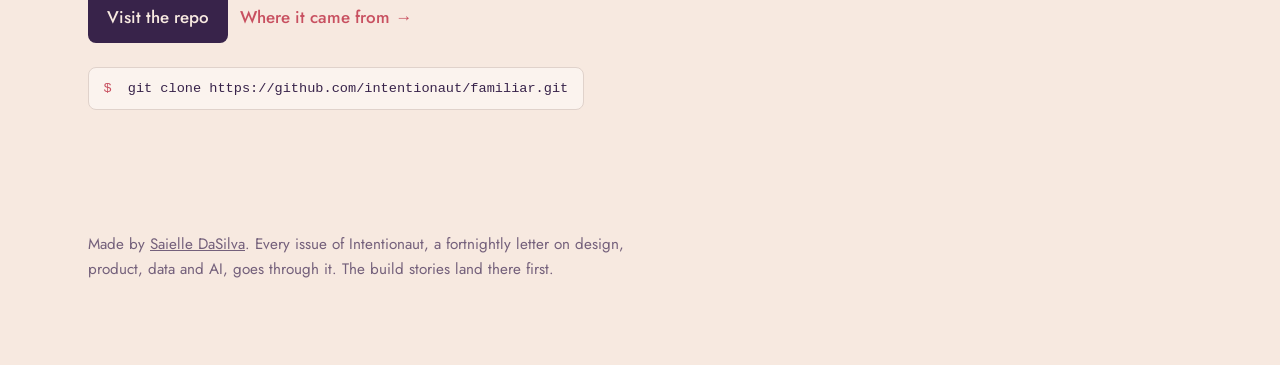
==== commit 52dbf605: "Three ways in, and a new piece starts by asking The command set is the three ways a writing session " ====
--- a/site/index.html
+++ b/site/index.html
@@ -50,20 +50,15 @@
 <section class="wrap hero">
   <div>
     <p class="eyebrow">Familiar</p>
-    <h1>A companion for your <em>newsletter</em>.</h1>
+    <h1>Your voice, <em>written down</em>.</h1>
     <p class="lede">
       Writing about your own work is hard for a specific reason. The good part
       is the part you stopped noticing.
     </p>
     <p>
-      I finished a product, sat down to write about how it got made, and found
-      nothing to write from. The repos told me what I did. Nothing told me why.
-      I had made every one of those decisions myself and I could not reconstruct
-      a single one.
-    </p>
-    <p>
-      So I built Familiar. It asks while the work is still warm, and writes down
-      what you said without tidying it.
+      Familiar asks while the work is still warm. It interviews you, proposes
+      structures, drafts in your voice, and hands back an editor's report
+      instead of a rewrite. Every stage stops and waits for you.
     </p>
     <div class="cta-row">
       <a class="btn-primary" href="https://github.com/intentionaut/familiar?utm_source=familiar.intentionaut.com&utm_medium=referral&utm_campaign=site">Get it on GitHub</a>
@@ -101,193 +96,35 @@
 
           Pick one, merge two, or throw them out.
 
-<span class="t-d">  waiting for you</span><span class="t-cursor"></span></pre>
-  </div>
-</section>
-
-<section class="wrap">
-  <p class="eyebrow">How a piece moves</p>
-  <h2>Your judgement stays in the piece.</h2>
+          <span class="t-d">waiting for you</span><span class="t-cursor"></span></pre>
+  </div>
+</section>
+
+<section class="wrap">
+  <p class="eyebrow">What you get</p>
+  <h2>A draft in your voice, not a rewrite.</h2>
   <div class="grid">
     <div>
       <p>
-        Familiar stops after every step and asks you the one thing only you can
-        answer. What you say there is what makes the piece yours, and it is the
-        part a model left running start to finish quietly writes around.
-      </p>
-      <p>
-        You can go backwards as easily as forwards. Return to the interview and
-        your notes grow. Rework one section and the rest stays where it was.
-        Nothing you decided earlier gets overwritten by something later.
-      </p>
-      <p>
-        A piece is a folder of files, so it keeps. Put it down for a fortnight
-        and it is exactly where you left it, with a note telling you what it was
-        waiting on.
-      </p>
-    </div>
-    <aside class="aside">
-      <dl>
-        <div><dt>Shape</dt><dd>A gate at every step, each a plain markdown prompt</dd></div>
-        <div><dt>Runs in</dt><dd>Claude Code, opencode, Dex, or a claude.ai Project</dd></div>
-        <div><dt>Your voice</dt><dd>Files you fill in, or let it draft from your back catalogue</dd></div>
-        <div><dt>Licence</dt><dd>MIT, free, built in public</dd></div>
-      </dl>
-    </aside>
-  </div>
-
-  <ol class="stage-list">
-    <li class="stage">
-      <span class="stage-n">01</span>
-      <div class="stage-body">
-        <h3>Interview</h3>
-        <code class="stage-cmd">familiar interview "why our churn model kept lying"</code>
-        <p>One question at a time, starting with what happened to you. You end with a thesis in one sentence, the stakes, an evidence list, and the lines worth building on.</p>
-      </div>
-    </li>
-    <li class="stage">
-      <span class="stage-n">02</span>
-      <div class="stage-body">
-        <h3>Outline</h3>
-        <code class="stage-cmd">familiar outline</code>
-        <p>Three shapes that are genuinely different, each with where your best line lands and one way it could fail. You pick, merge or veto. It will not draft until you have.</p>
-      </div>
-    </li>
-    <li class="stage">
-      <span class="stage-n">03</span>
-      <div class="stage-body">
-        <h3>Draft</h3>
-        <code class="stage-cmd">familiar draft</code>
-        <p>About eighty percent of a draft you can polish, already in your voice with your words. Where it would have invented a number or a quote, it leaves a bracket and says what it needed.</p>
-      </div>
-    </li>
-    <li class="stage">
-      <span class="stage-n">04</span>
-      <div class="stage-body">
-        <h3>Dev edit</h3>
-        <code class="stage-cmd">familiar dev-edit</code>
-        <p>The demanding, loyal editor. Where the spark is, whether the argument holds, what has to move, each with an exact rewrite. A report you work through yourself. Your draft is untouched.</p>
-      </div>
-    </li>
-    <li class="stage">
-      <span class="stage-n">05</span>
-      <div class="stage-body">
-        <h3>Line edit</h3>
-        <code class="stage-cmd">familiar line-edit</code>
-        <p>The boring pass, run last. The patterns that give a model away, your house spelling and dash rule, reading ease. When it cannot tell a tell from your dry wit, it says so.</p>
-      </div>
-    </li>
-    <li class="stage">
-      <span class="stage-n">06</span>
-      <div class="stage-body">
-        <h3>Finalise</h3>
-        <code class="stage-cmd">familiar finalise</code>
-        <p>The last creative act, not an afterthought. It reads the finished piece, tells you what it actually argues, and offers titles drawn from your own strongest lines. Your subject line is treated as a separate decision, because a title labels an argument and a subject has to earn the open. Then how it will be found.</p>
-      </div>
-    </li>
-    <li class="stage">
-      <span class="stage-n">07</span>
-      <div class="stage-body">
-        <h3>Repurpose</h3>
-        <code class="stage-cmd">familiar repurpose</code>
-        <p>One finished piece, two ways to use it again. Short is a week of posts. Long is a companion piece for somewhere else: it reads what you already have and hands you back to the interview.</p>
-      </div>
-    </li>
-    <li class="stage">
-      <span class="stage-n">08</span>
-      <div class="stage-body">
-        <h3>Social</h3>
-        <code class="stage-cmd">familiar social next</code>
-        <p>A week of posts on your own cadence. One pool of candidates, you pick per channel, exact send times. It ends at copy you have approved, and goes no further.</p>
-      </div>
-    </li>
-    <li class="stage">
-      <span class="stage-n">09</span>
-      <div class="stage-body">
-        <h3>Publish</h3>
-        <code class="stage-cmd">familiar publish</code>
-        <p>The posts you approved, into your scheduler. It builds each link and counts the finished post before it schedules, because a post that fitted in the draft stops fitting once the tracking is on the end of it. Connect nothing and you get a table to paste.</p>
-      </div>
-    </li>
-    <li class="stage">
-      <span class="stage-n">11</span>
-      <div class="stage-body">
-        <h3>Learn</h3>
-        <code class="stage-cmd">familiar learn diff pieces/2026-09-03-churn</code>
-        <p>Hand it the issue you sent next to the draft it gave you. The edits you made twice become rules, with the sentence each came from. Or point it at your back catalogue and let it draft your voice files from evidence.</p>
-      </div>
-    </li>
-  </ol>
-
-  <p class="eyebrow">Three more, outside the run</p>
-  <ol class="stage-list">
-    <li class="stage">
-      <span class="stage-n">&middot;</span>
-      <div class="stage-body">
-        <h3>Bring</h3>
-        <code class="stage-cmd">familiar bring drafts/the-one-that-stalled.md</code>
-        <p>For writing that already exists. Point it at a draft, or a folder of notes, and it maps the spine you actually wrote, lists every claim nobody has sourced, and asks the questions the prose cannot answer. Your file is copied in and never touched.</p>
-      </div>
-    </li>
-    <li class="stage">
-      <span class="stage-n">&middot;</span>
-      <div class="stage-body">
-        <h3>Case study</h3>
-        <code class="stage-cmd">familiar case-study LOG.md</code>
-        <p>A different way in. Point it at a build log or a coding session and it writes the brief and the questions, so the interview starts from what actually happened rather than from a blank page.</p>
-      </div>
-    </li>
-    <li class="stage">
-      <span class="stage-n">&middot;</span>
-      <div class="stage-body">
-        <h3>Reflect</h3>
-        <code class="stage-cmd">familiar reflect</code>
-        <p>Two questions about how the work is going, written down in your own words. Off until you turn it on. It is where the voice comes from, and the drafting stages read it.</p>
-      </div>
-    </li>
-    <li class="stage">
-      <span class="stage-n">&middot;</span>
-      <div class="stage-body">
-        <h3>Harvest</h3>
-        <code class="stage-cmd">familiar harvest</code>
-        <p>Reads your build logs across projects and extracts recurring themes, growth signals, and ready-to-go topics. For low-energy days when you do not know what to write about.</p>
-      </div>
-    </li>
-    <li class="stage">
-      <span class="stage-n">&middot;</span>
-      <div class="stage-body">
-        <h3>Inspire</h3>
-        <code class="stage-cmd">familiar inspire</code>
-        <p>Clip a snippet, article, or quote with a link. Comes back up in harvest and interview when a theme connects.</p>
-      </div>
-    </li>
-  </ol>
-</section>
-
-<section class="wrap">
-  <p class="eyebrow">Before you start</p>
-  <h2>You do most of the talking.</h2>
-  <div class="grid">
-    <div>
-      <p>
-        Familiar cannot write in your voice until it has one. If you have
-        published before, point the learn stage at that folder. It reads what you
-        actually wrote and drafts your voice files from evidence, with counts
-        rather than adjectives, and you accept or reject each section. If you
-        have not published, you answer two short files instead. Either way it
-        happens before your first draft, not after you are disappointed by one.
-      </p>
-      <p>
-        Then the interview, which is the part people try to skip. One question at
-        a time, and it wants real answers, because your answers are the material.
-        Ten or fifteen honest minutes here is the difference between a piece that
-        sounds like you and a piece that sounds like a competent stranger who
-        read your notes.
-      </p>
-      <p>
-        You will not get a finished piece. The draft gets you most of the way in
-        your own words. The edits come back as a report you work through
-        yourself. The last stretch is yours, and that is deliberate.
+        Familiar cannot write in your voice until it has one. Fill in two
+        files: what the publication is, and how you write. Or point it at your
+        back catalogue and let it draft them from evidence.
+      </p>
+      <p>
+        Then the interview, which is the part people try to skip. Ten or
+        fifteen honest minutes of one question at a time, and you have a
+        thesis, stakes, and the lines worth building on.
+      </p>
+      <p>
+        The draft gets you most of the way in your own words. Where it would
+        have invented a number or a quote, it leaves a bracket. The edits come
+        back as a report you work through yourself. The last stretch is yours,
+        and that is deliberate.
+      </p>
+      <p>
+        Posts get the same treatment, compressed. A quality pass catches the
+        things that give a model away, and you approve each post before it goes
+        anywhere.
       </p>
     </div>
     <aside class="aside">
@@ -303,6 +140,81 @@
 </section>
 
 <section class="wrap">
+  <p class="eyebrow">How it works</p>
+  <h2>Three ways in. The rest is a conversation.</h2>
+  <p>
+    Three commands, because there are three ways a writing session starts: you
+    are beginning something, picking something back up, or looking for what to
+    write about. Everything after that is agent-routed: tell the agent what you
+    have and it picks the right stage.
+  </p>
+
+  <ol class="stage-list">
+    <li class="stage">
+      <span class="stage-n">/board</span>
+      <div class="stage-body">
+        <h3>See everything in flight</h3>
+        <p>Your pieces by state, what each one needs next, what you cut and can reuse. A board you refresh in one command.</p>
+      </div>
+    </li>
+    <li class="stage">
+      <span class="stage-n">/new-piece</span>
+      <div class="stage-body">
+        <h3>Start something</h3>
+        <p>Scaffolds the folder, then goes straight into the interview: one question at a time until the idea has a thesis and the stakes are on the page.</p>
+      </div>
+    </li>
+    <li class="stage">
+      <span class="stage-n">/harvest</span>
+      <div class="stage-body">
+        <h3>When you do not know what to write about</h3>
+        <p>Reads your build logs across projects and extracts recurring themes, growth signals, and ready-to-go topics.</p>
+      </div>
+    </li>
+  </ol>
+
+  <p class="eyebrow" style="margin-top:2.5rem">The rest of the pipeline</p>
+  <p>
+    Outline, draft, dev edit, line edit, finalise, social, repurpose, publish,
+    learn, reflect, log, inspire. The agent routes on what you say: "I have a
+    draft" starts dev edit. "turn this into posts" starts social. "I have a
+    build log" starts case study.
+  </p>
+</section>
+
+<section class="wrap">
+  <p class="eyebrow">Pieces, not templates</p>
+  <h2>A piece is a folder of files.</h2>
+  <div class="grid">
+    <div>
+      <p>
+        Every piece lives in <code>pieces/YYYY-MM-DD-slug/</code>. Notes,
+        drafts, outlines, edits, social posts, the context log. Put it down for
+        a fortnight and it is exactly where you left it, with a note telling you
+        what it was waiting on.
+      </p>
+      <p>
+        You can go backwards as easily as forwards. Return to the interview and
+        your notes grow. Rework one section and the rest stays where it was.
+        Nothing you decided earlier gets overwritten by something later.
+      </p>
+      <p>
+        When a piece ships, the board knows. When you cut something good, it
+        surfaces as work rather than being lost in a file nobody opens.
+      </p>
+    </div>
+    <aside class="aside">
+      <dl>
+        <div><dt>Shape</dt><dd>A gate at every step, each a plain markdown prompt</dd></div>
+        <div><dt>Runs in</dt><dd>Claude Code, opencode, Dex, or a claude.ai Project</dd></div>
+        <div><dt>Your voice</dt><dd>Files you fill in, or let it draft from your back catalogue</dd></div>
+        <div><dt>Licence</dt><dd>MIT, free, built in public</dd></div>
+      </dl>
+    </aside>
+  </div>
+</section>
+
+<section class="wrap">
   <h2>Free, MIT, and built from how you work.</h2>
   <p>
     Familiar runs on your machine, on files you can open and read. No account,
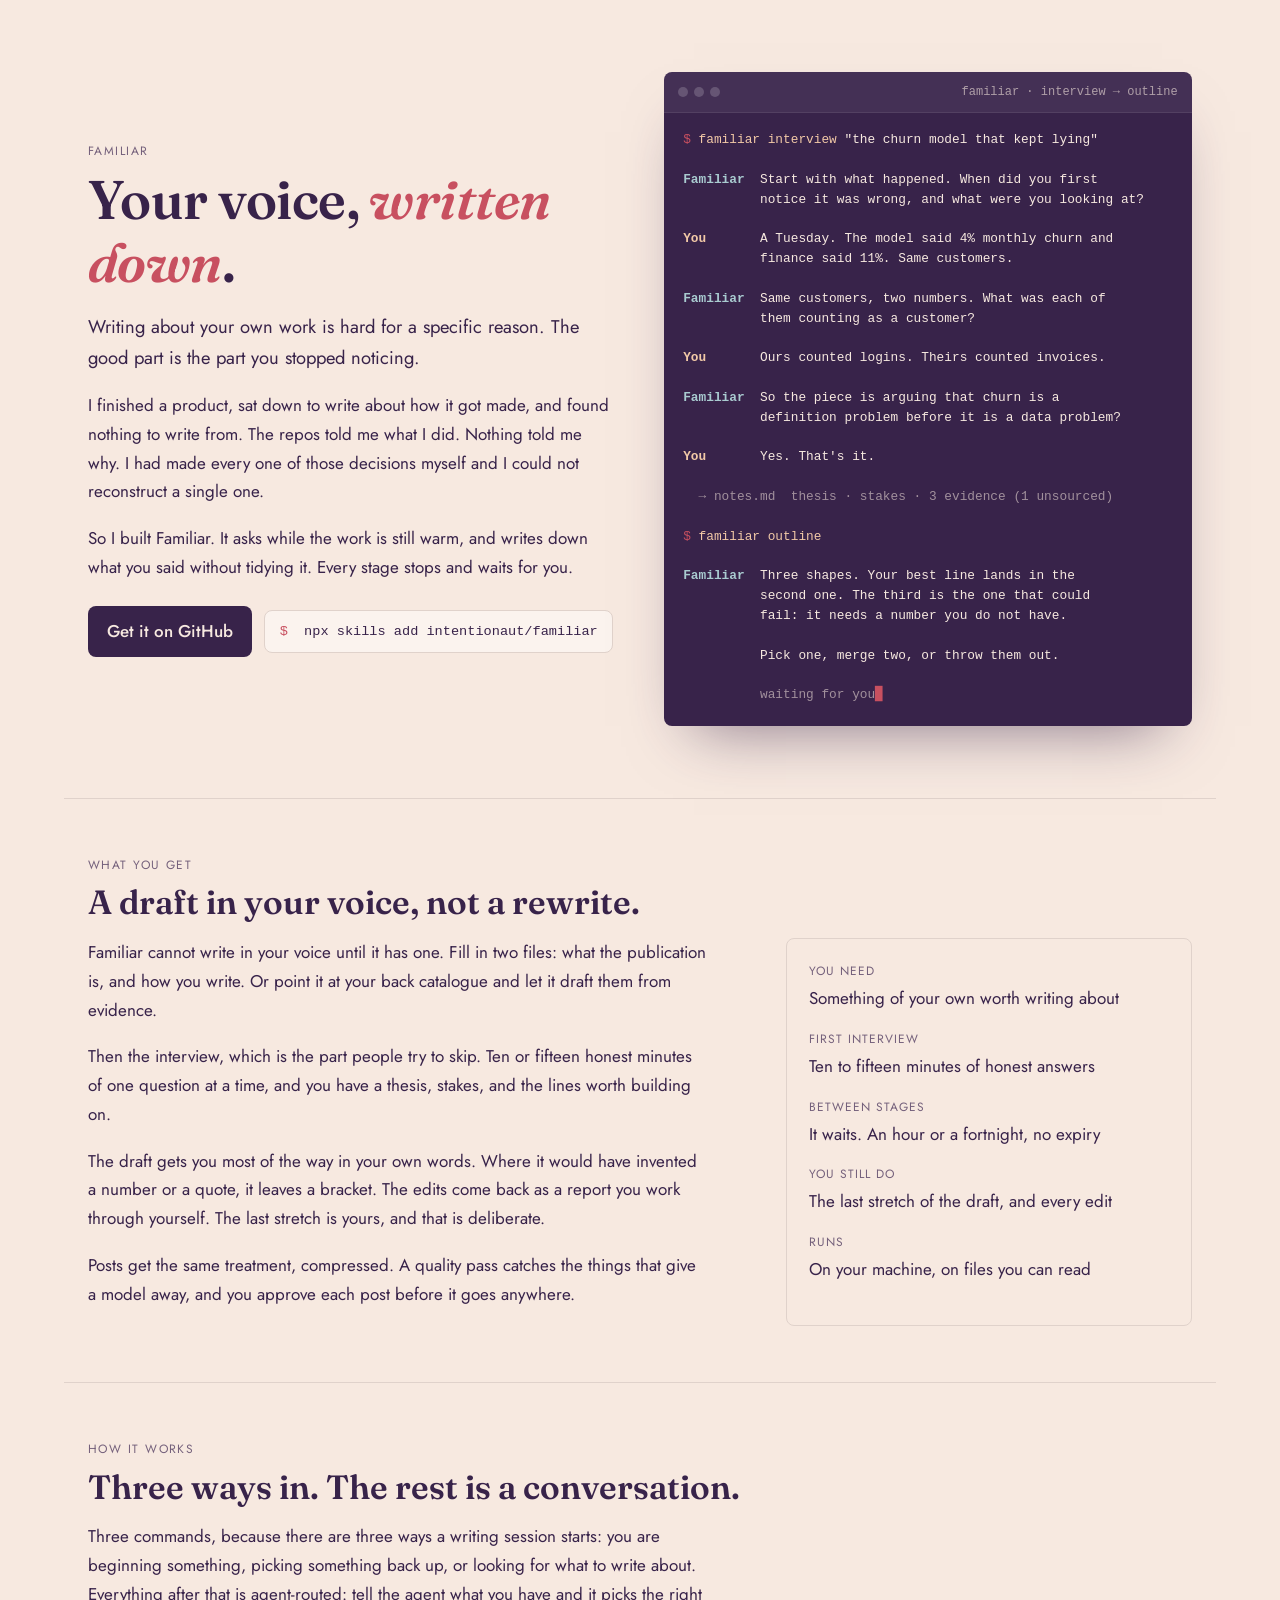
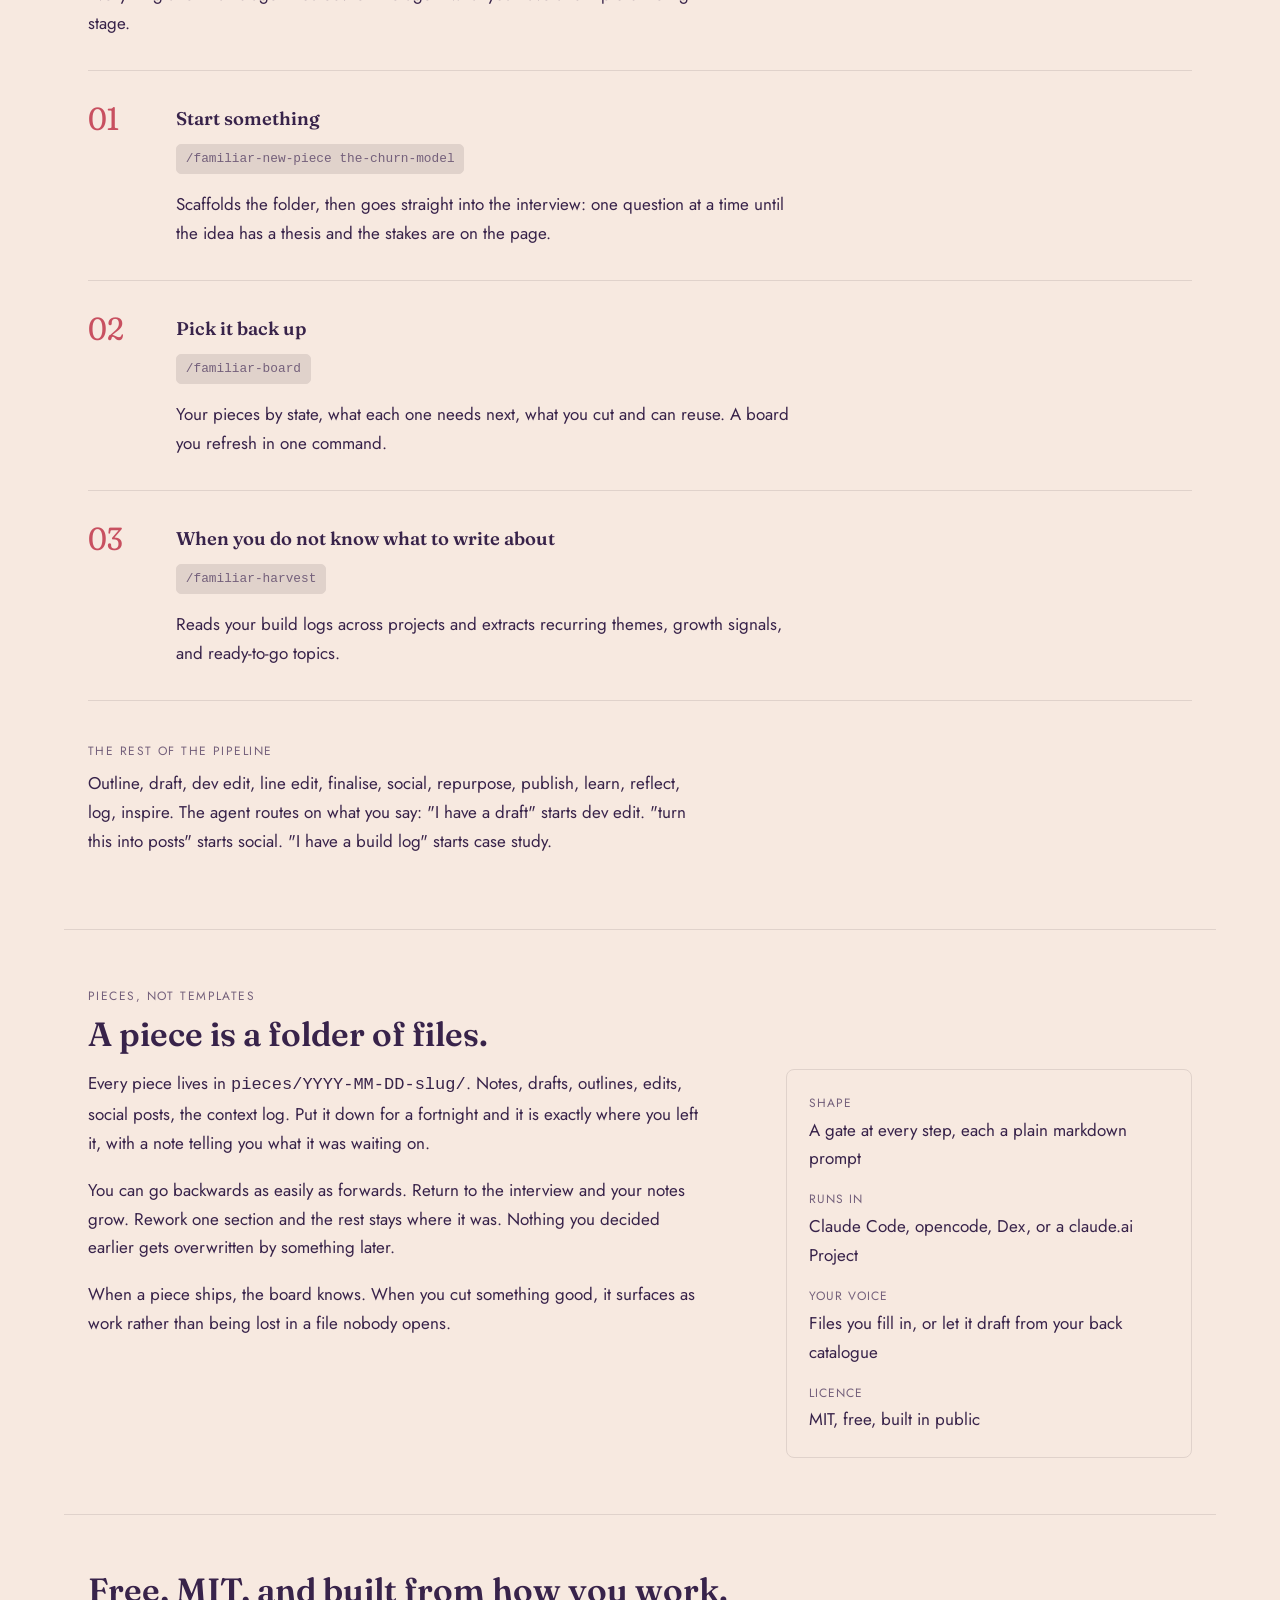
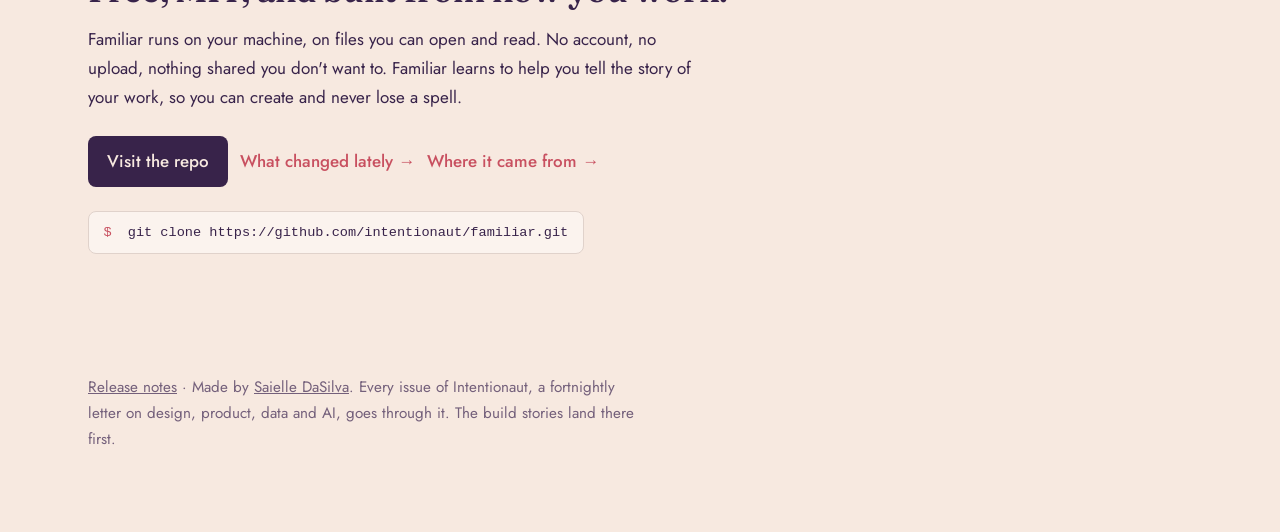
==== commit aade4287: "Put the step ladder back, and publish the release notes The stage list was rebuilt with command name" ====
--- a/site/index.html
+++ b/site/index.html
@@ -56,9 +56,14 @@
       is the part you stopped noticing.
     </p>
     <p>
-      Familiar asks while the work is still warm. It interviews you, proposes
-      structures, drafts in your voice, and hands back an editor's report
-      instead of a rewrite. Every stage stops and waits for you.
+      I finished a product, sat down to write about how it got made, and found
+      nothing to write from. The repos told me what I did. Nothing told me why.
+      I had made every one of those decisions myself and I could not reconstruct
+      a single one.
+    </p>
+    <p>
+      So I built Familiar. It asks while the work is still warm, and writes down
+      what you said without tidying it. Every stage stops and waits for you.
     </p>
     <div class="cta-row">
       <a class="btn-primary" href="https://github.com/intentionaut/familiar?utm_source=familiar.intentionaut.com&utm_medium=referral&utm_campaign=site">Get it on GitHub</a>
@@ -86,7 +91,7 @@
 
 <span class="t-y">You</span>       Yes. That's it.
 
-<span class="t-d">  &rarr; notes.md  thesis &middot; stakes &middot; 3 evidence items (1 needs source)</span>
+<span class="t-d">  &rarr; notes.md  thesis &middot; stakes &middot; 3 evidence (1 unsourced)</span>
 
 <span class="t-p">$</span> <span class="t-c">familiar outline</span>
 
@@ -151,23 +156,26 @@
 
   <ol class="stage-list">
     <li class="stage">
-      <span class="stage-n">/board</span>
+      <span class="stage-n">01</span>
       <div class="stage-body">
-        <h3>See everything in flight</h3>
+        <h3>Start something</h3>
+        <code class="stage-cmd">/familiar-new-piece the-churn-model</code>
+        <p>Scaffolds the folder, then goes straight into the interview: one question at a time until the idea has a thesis and the stakes are on the page.</p>
+      </div>
+    </li>
+    <li class="stage">
+      <span class="stage-n">02</span>
+      <div class="stage-body">
+        <h3>Pick it back up</h3>
+        <code class="stage-cmd">/familiar-board</code>
         <p>Your pieces by state, what each one needs next, what you cut and can reuse. A board you refresh in one command.</p>
       </div>
     </li>
     <li class="stage">
-      <span class="stage-n">/new-piece</span>
-      <div class="stage-body">
-        <h3>Start something</h3>
-        <p>Scaffolds the folder, then goes straight into the interview: one question at a time until the idea has a thesis and the stakes are on the page.</p>
-      </div>
-    </li>
-    <li class="stage">
-      <span class="stage-n">/harvest</span>
+      <span class="stage-n">03</span>
       <div class="stage-body">
         <h3>When you do not know what to write about</h3>
+        <code class="stage-cmd">/familiar-harvest</code>
         <p>Reads your build logs across projects and extracts recurring themes, growth signals, and ready-to-go topics.</p>
       </div>
     </li>
@@ -223,6 +231,7 @@
   </p>
   <div class="cta-row">
     <a class="btn-primary" href="https://github.com/intentionaut/familiar?utm_source=familiar.intentionaut.com&utm_medium=referral&utm_campaign=site">Visit the repo</a>
+    <a class="link-arrow" href="./releases.html">What changed lately</a>
     <a class="link-arrow" href="https://intentionaut.com/open-source/familiar/?utm_source=familiar.intentionaut.com&utm_medium=referral&utm_campaign=site">Where it came from</a>
   </div>
   <p style="margin-top:1.5rem"><span class="pill"><span class="pill-prompt">$</span>&nbsp;git clone https://github.com/intentionaut/familiar.git</span></p>
@@ -230,6 +239,7 @@
 
 <footer class="wrap">
   <p>
+    <a href="./releases.html">Release notes</a> &middot;
     Made by <a href="https://intentionaut.com/?utm_source=familiar.intentionaut.com&utm_medium=referral&utm_campaign=site">Saielle DaSilva</a>.
     Every issue of Intentionaut, a fortnightly letter on design, product, data
     and AI, goes through it. The build stories land there first.
--- a/site/style.css
+++ b/site/style.css
@@ -141,3 +141,44 @@
 
 footer { padding: 3rem 0 4rem; color: var(--muted); font-size: 0.95rem; }
 footer a { color: var(--muted); }
+
+/* Release notes. Generated from CHANGELOG.md by scripts/build-site.py, so the
+   markup here is the only place its shape is decided. Same ladder rhythm as
+   .stage: a rule between entries, the version in display type. */
+.release {
+  display: grid; grid-template-columns: 9rem minmax(0, 1fr);
+  /* The version row sizes to the number; everything left over goes to the
+     body. Without this the date lands at the top of a row as tall as the
+     entry, which floats it away from the version it belongs to. */
+  grid-template-rows: auto 1fr;
+  gap: 0 1.5rem;
+  padding: 2.5rem 0; border-top: 1px solid var(--slate);
+}
+.release:last-child { border-bottom: 1px solid var(--slate); }
+.release h2 {
+  font-family: var(--font-display); font-size: 1.75rem; line-height: 1;
+  color: var(--accent); margin: 0;
+  font-variation-settings: 'opsz' 144, 'SOFT' 100;
+}
+.release-date {
+  grid-column: 1; margin: 0.5rem 0 0;
+  font-size: 0.8rem; color: var(--muted); letter-spacing: 0.04em;
+}
+.release-body { grid-column: 2; grid-row: 1 / span 2; max-width: 62ch; }
+.release-body > :first-child { margin-top: 0; }
+.release-body p { margin: 0 0 1rem; }
+.release-body ul { margin: 0; padding-left: 1.1rem; }
+.release-body li { margin-bottom: 0.9rem; }
+.release-body li:last-child { margin-bottom: 0; }
+.release-body code {
+  font-family: var(--mono); font-size: 0.85em;
+  background: var(--slate); border-radius: 4px; padding: 0.1rem 0.35rem;
+  overflow-wrap: anywhere;
+}
+
+/* The version column is a luxury, not the content. On a phone it stacks. */
+@media (max-width: 48rem) {
+  .release { grid-template-columns: minmax(0, 1fr); gap: 0.25rem; padding: 2rem 0; }
+  .release-date { margin: 0 0 1rem; }
+  .release-body { grid-column: 1; grid-row: auto; }
+}
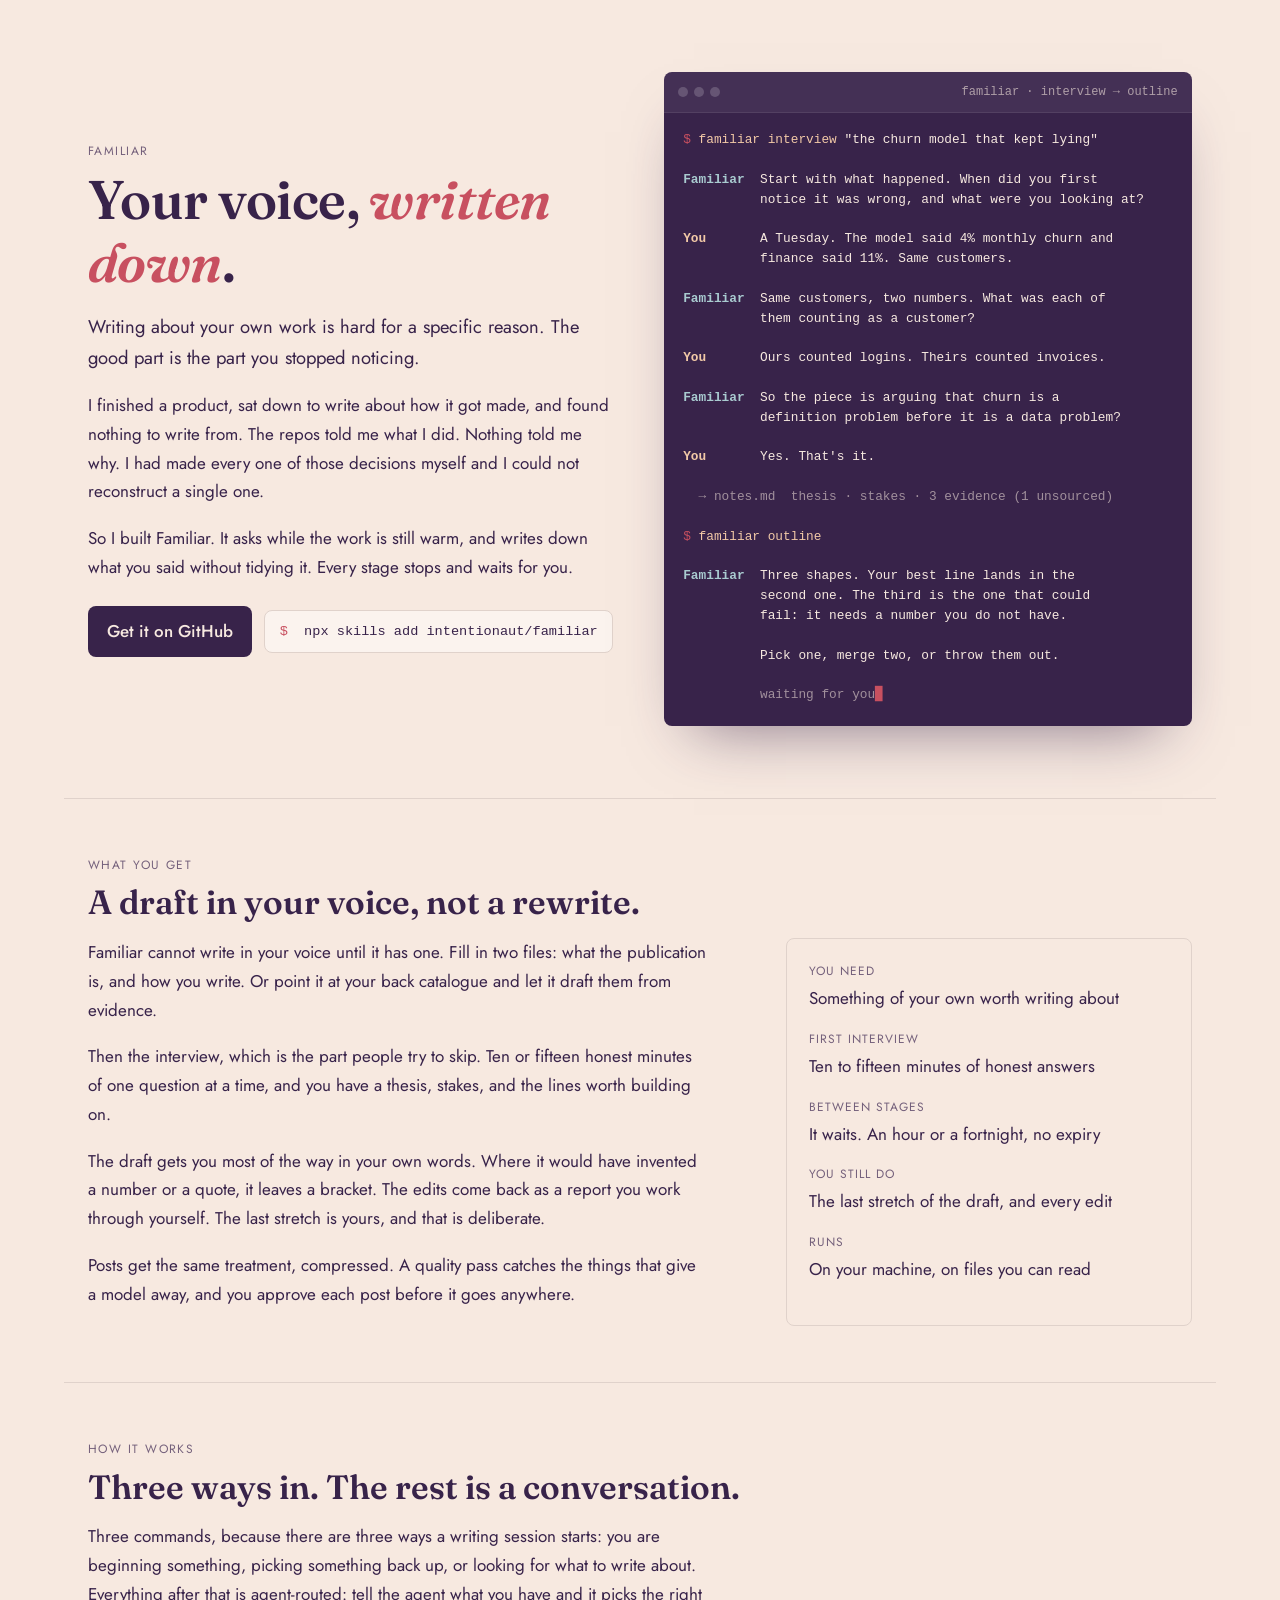
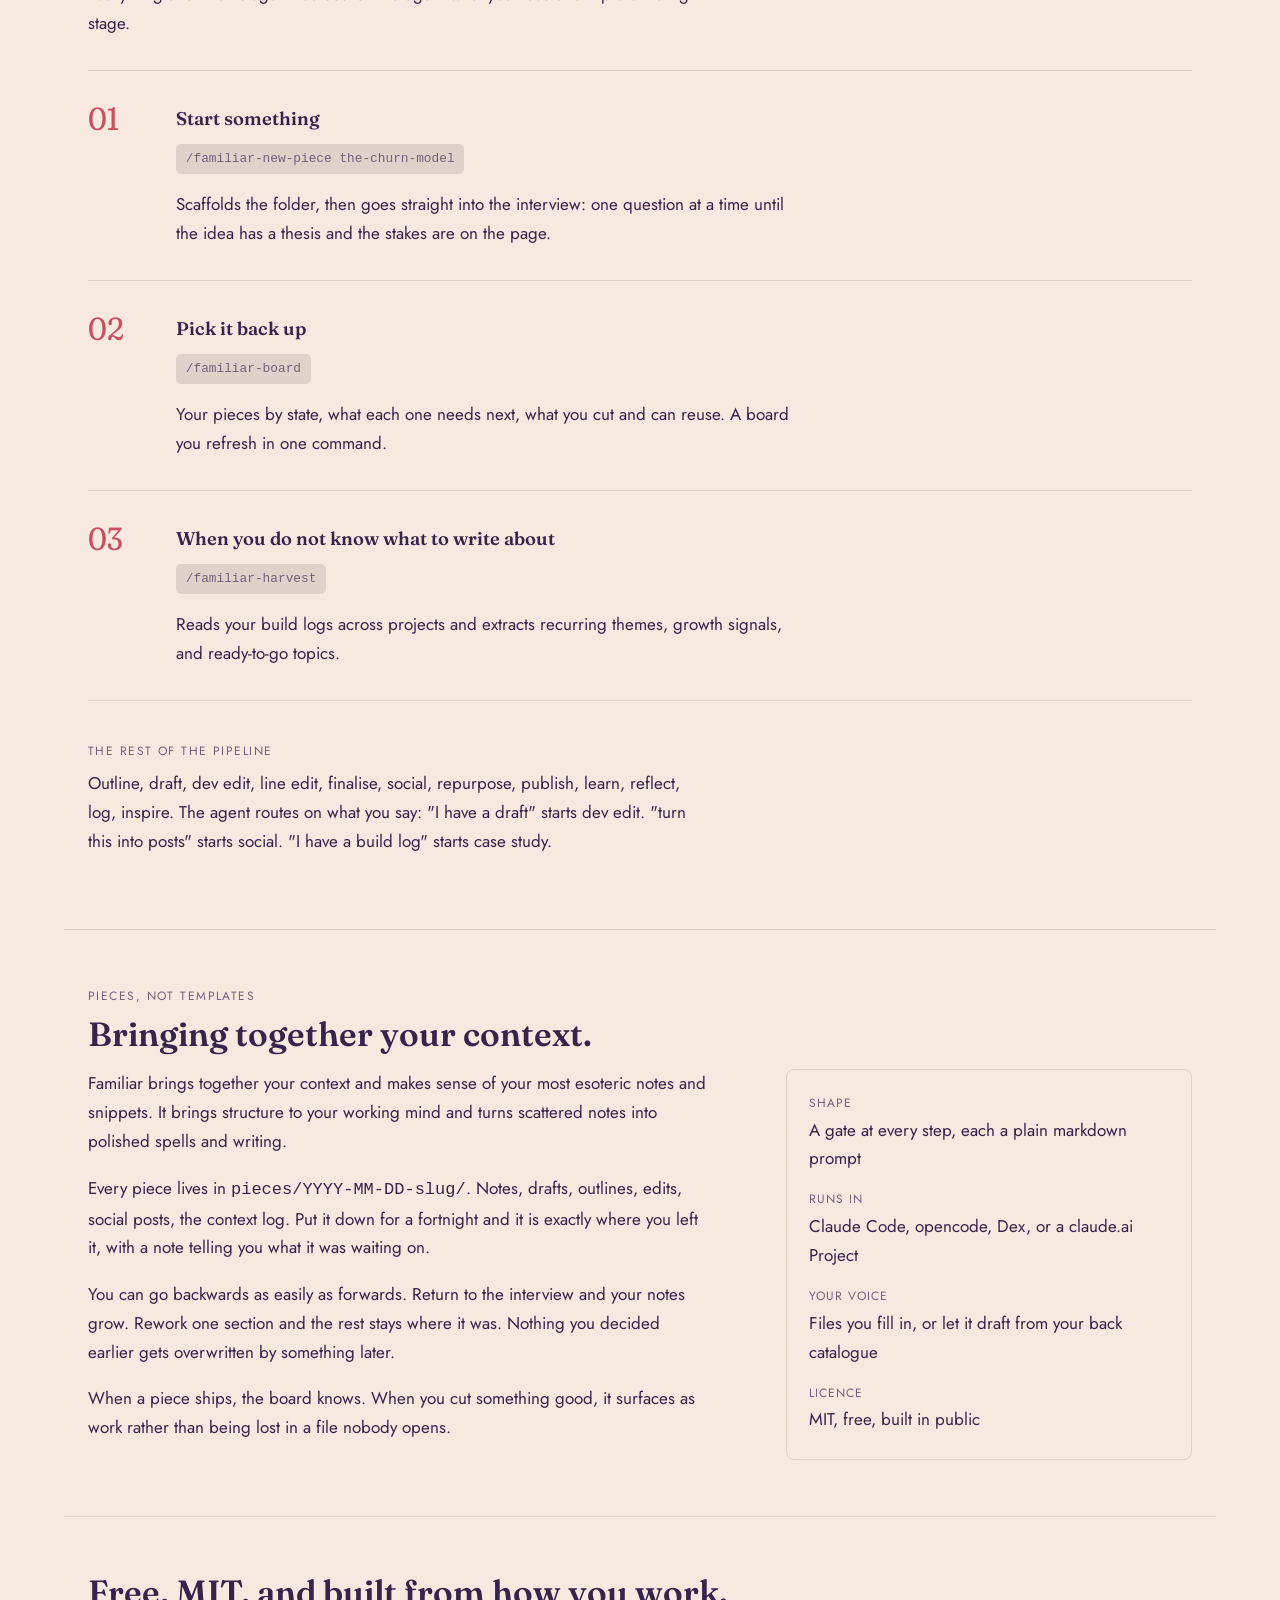
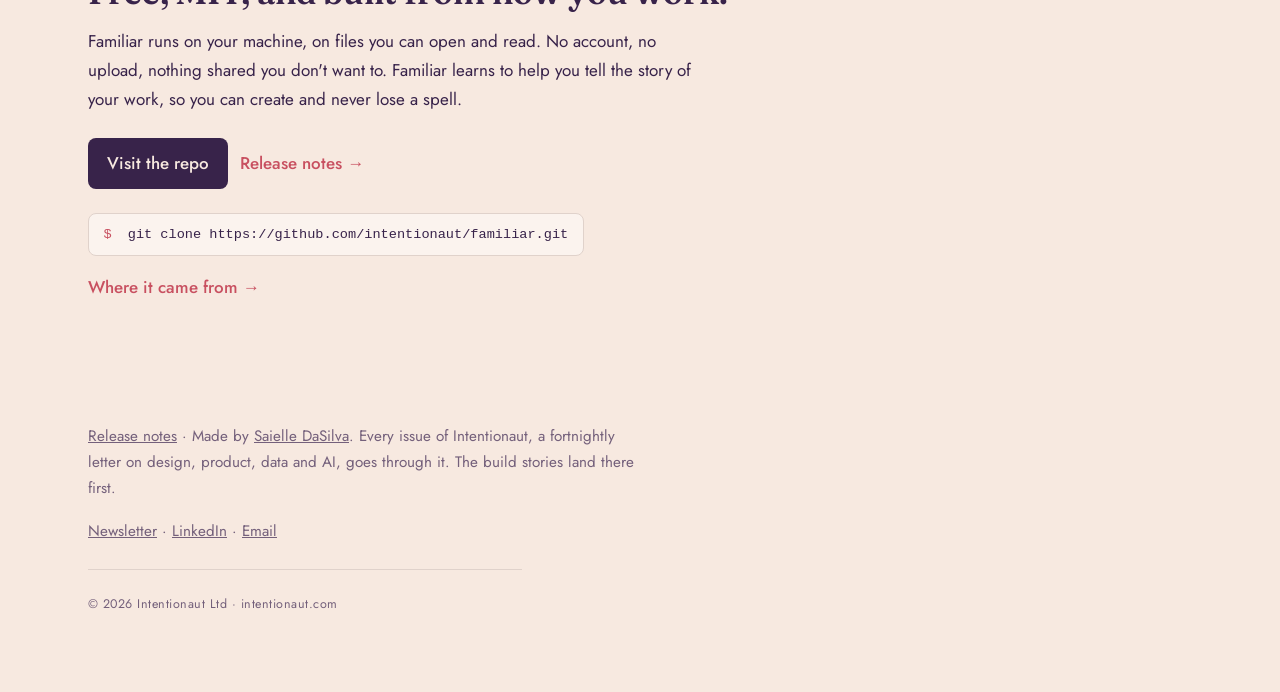
==== commit 4d144bca: "Reframe the pieces section, trim the closing CTAs, and add a simple footer "A piece is a folder of f" ====
--- a/site/index.html
+++ b/site/index.html
@@ -192,9 +192,14 @@
 
 <section class="wrap">
   <p class="eyebrow">Pieces, not templates</p>
-  <h2>A piece is a folder of files.</h2>
+  <h2>Bringing together your context.</h2>
   <div class="grid">
     <div>
+      <p>
+        Familiar brings together your context and makes sense of your most
+        esoteric notes and snippets. It brings structure to your working mind
+        and turns scattered notes into polished spells and writing.
+      </p>
       <p>
         Every piece lives in <code>pieces/YYYY-MM-DD-slug/</code>. Notes,
         drafts, outlines, edits, social posts, the context log. Put it down for
@@ -231,10 +236,10 @@
   </p>
   <div class="cta-row">
     <a class="btn-primary" href="https://github.com/intentionaut/familiar?utm_source=familiar.intentionaut.com&utm_medium=referral&utm_campaign=site">Visit the repo</a>
-    <a class="link-arrow" href="./releases.html">What changed lately</a>
-    <a class="link-arrow" href="https://intentionaut.com/open-source/familiar/?utm_source=familiar.intentionaut.com&utm_medium=referral&utm_campaign=site">Where it came from</a>
+    <a class="link-arrow" href="./releases.html">Release notes</a>
   </div>
   <p style="margin-top:1.5rem"><span class="pill"><span class="pill-prompt">$</span>&nbsp;git clone https://github.com/intentionaut/familiar.git</span></p>
+  <p style="margin-top:0.75rem"><a class="link-arrow" href="https://intentionaut.com/open-source/familiar/?utm_source=familiar.intentionaut.com&utm_medium=referral&utm_campaign=site">Where it came from</a></p>
 </section>
 
 <footer class="wrap">
@@ -244,6 +249,12 @@
     Every issue of Intentionaut, a fortnightly letter on design, product, data
     and AI, goes through it. The build stories land there first.
   </p>
+  <p class="footer-links">
+    <a href="https://intentionaut.com/subscribe/?utm_source=familiar.intentionaut.com&utm_medium=referral&utm_campaign=site">Newsletter</a> &middot;
+    <a href="https://www.linkedin.com/in/intentionaut" rel="me noopener" target="_blank">LinkedIn</a> &middot;
+    <a href="mailto:hello@intentionaut.com">Email</a>
+  </p>
+  <p class="footer-legal">&copy; 2026 Intentionaut Ltd &middot; intentionaut.com</p>
 </footer>
 
 </body>
--- a/site/style.css
+++ b/site/style.css
@@ -141,6 +141,11 @@
 
 footer { padding: 3rem 0 4rem; color: var(--muted); font-size: 0.95rem; }
 footer a { color: var(--muted); }
+footer .footer-links { margin-top: 1rem; }
+footer .footer-legal {
+  margin-top: 1.5rem; padding-top: 1.5rem; border-top: 1px solid var(--slate);
+  font-size: 0.78rem; letter-spacing: 0.04em;
+}
 
 /* Release notes. Generated from CHANGELOG.md by scripts/build-site.py, so the
    markup here is the only place its shape is decided. Same ladder rhythm as
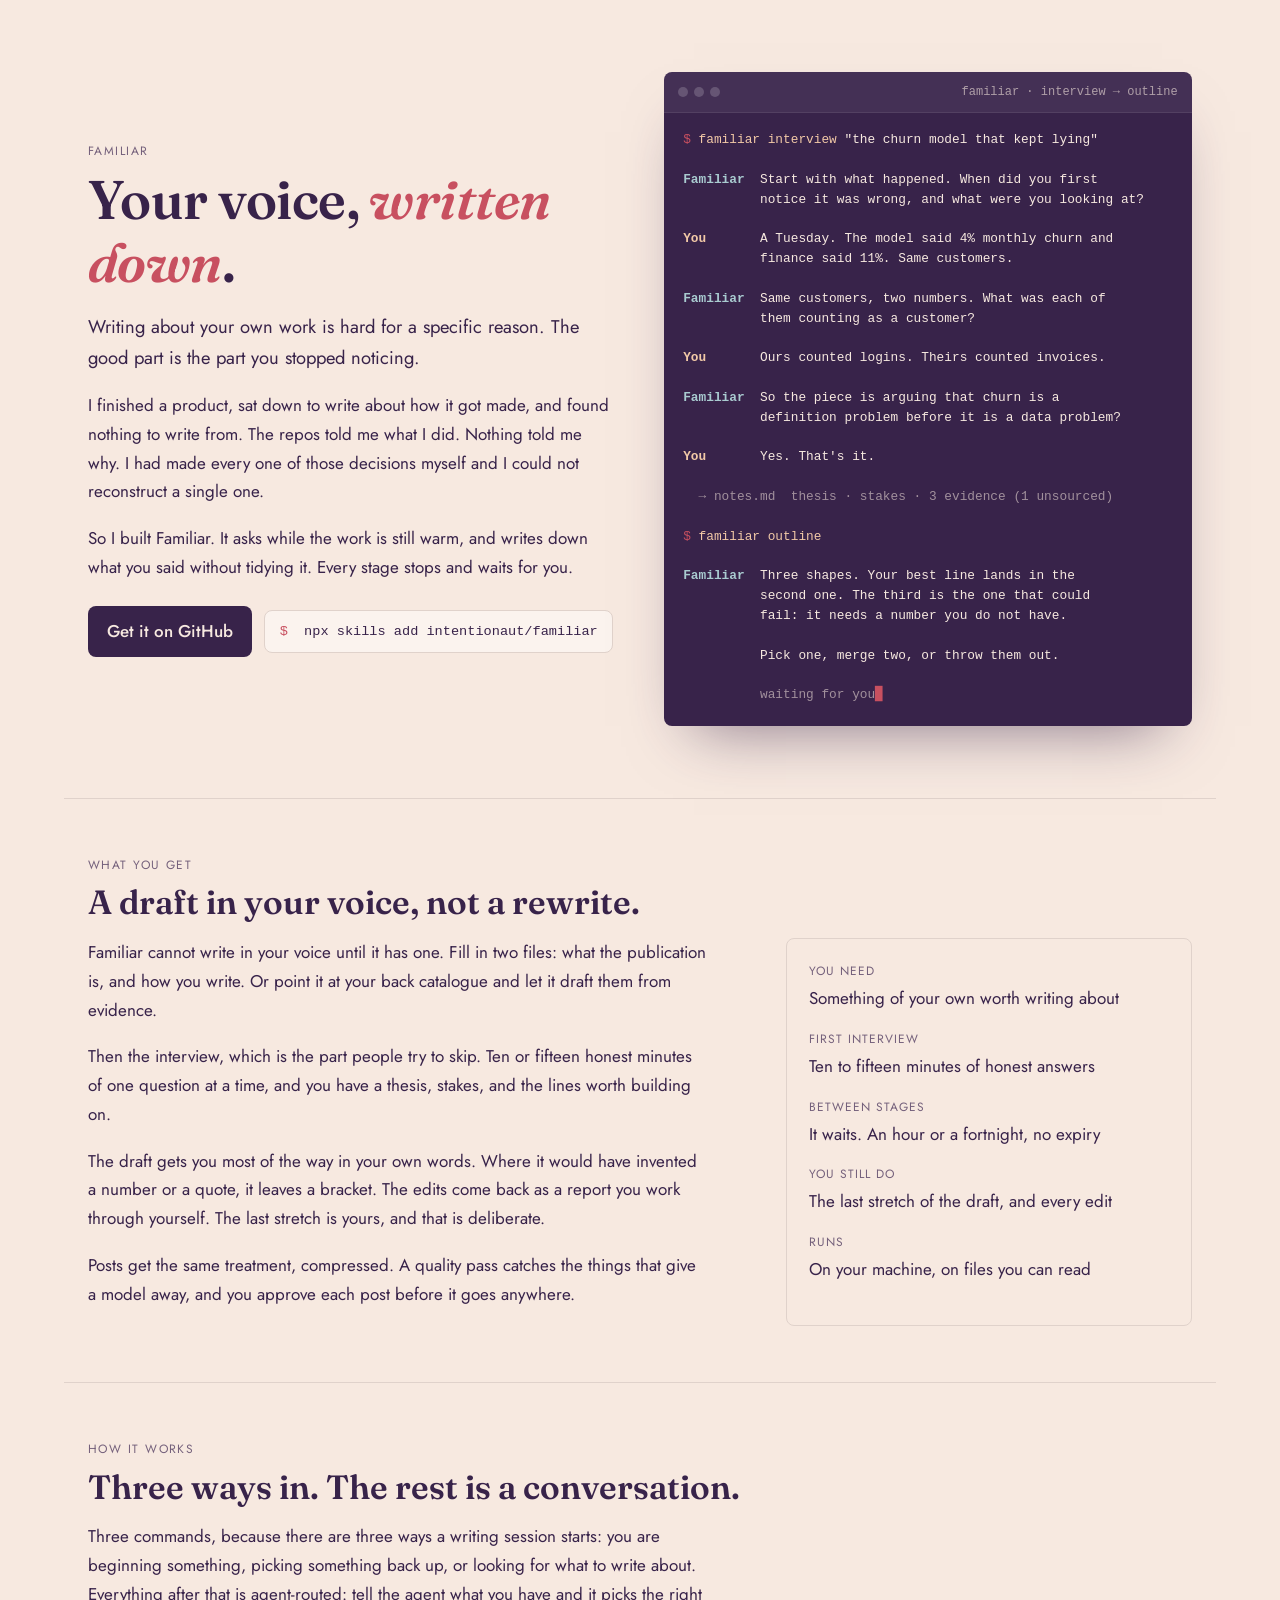
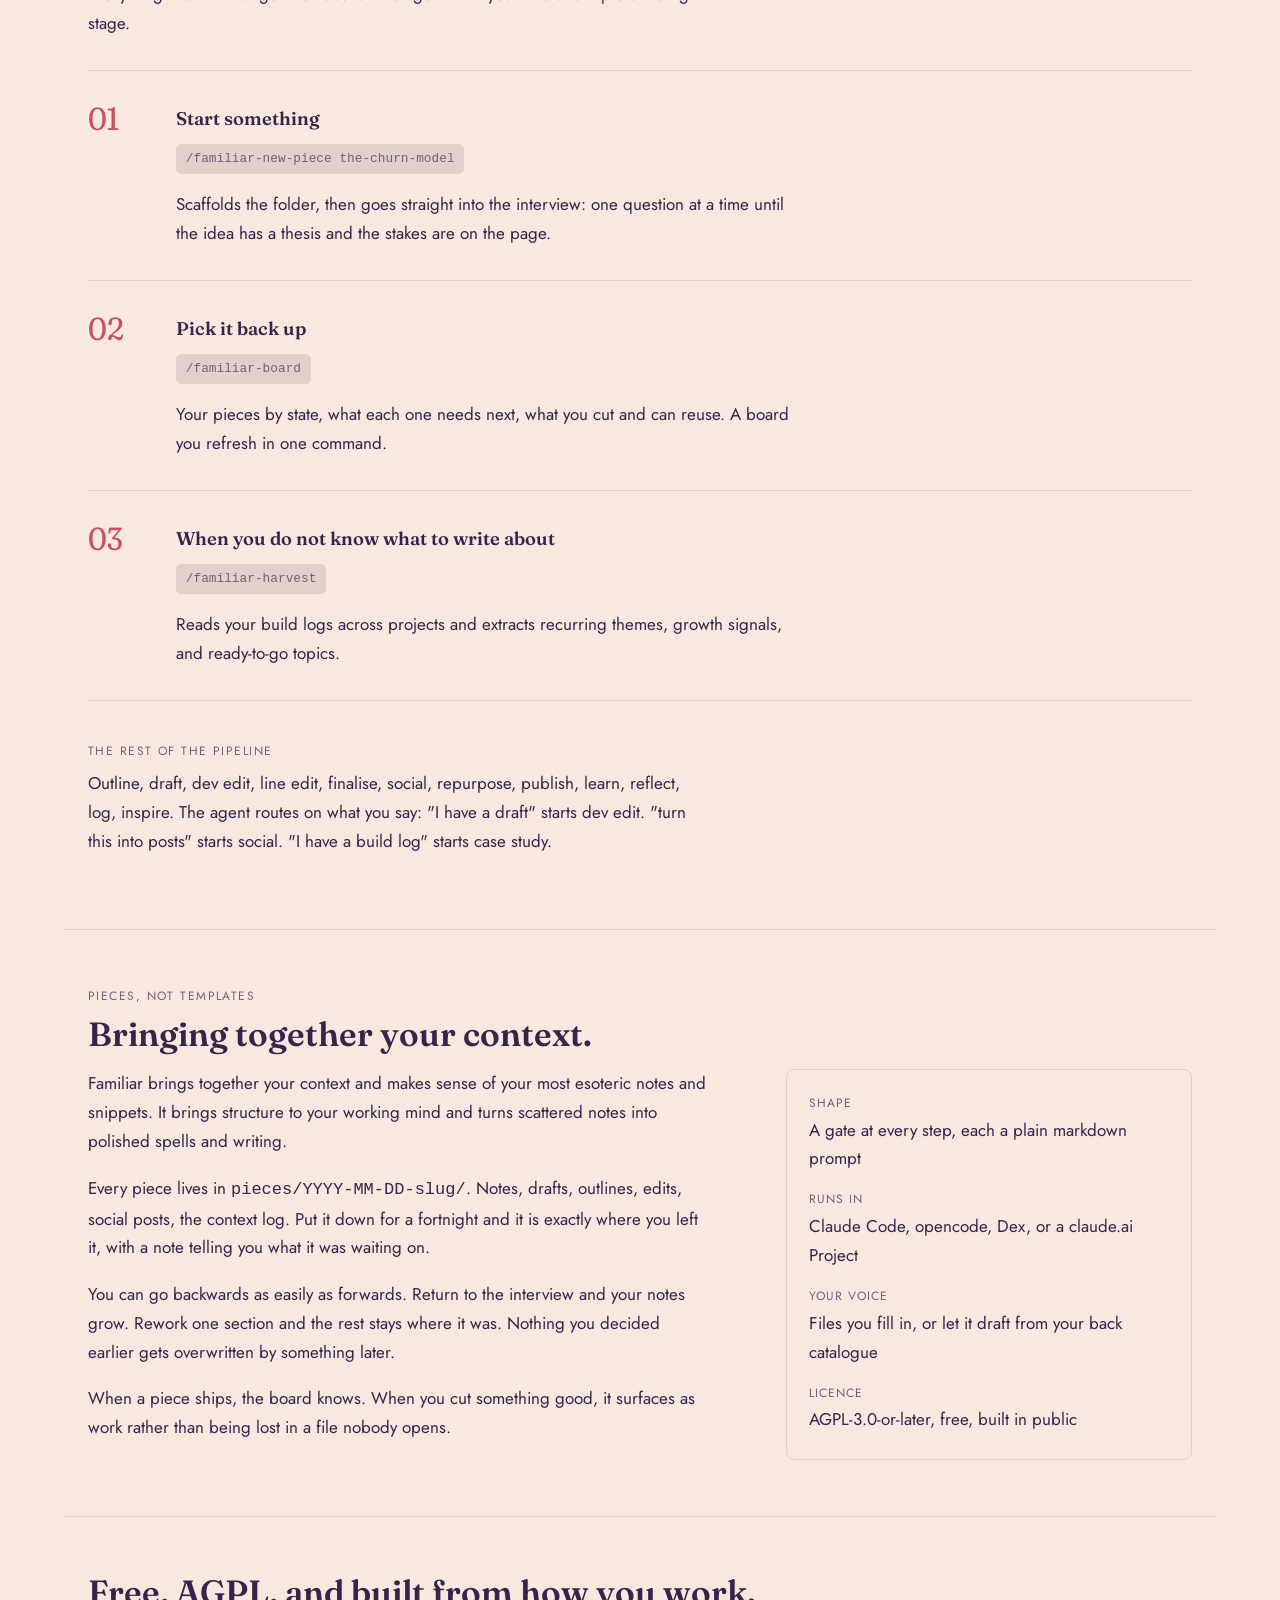
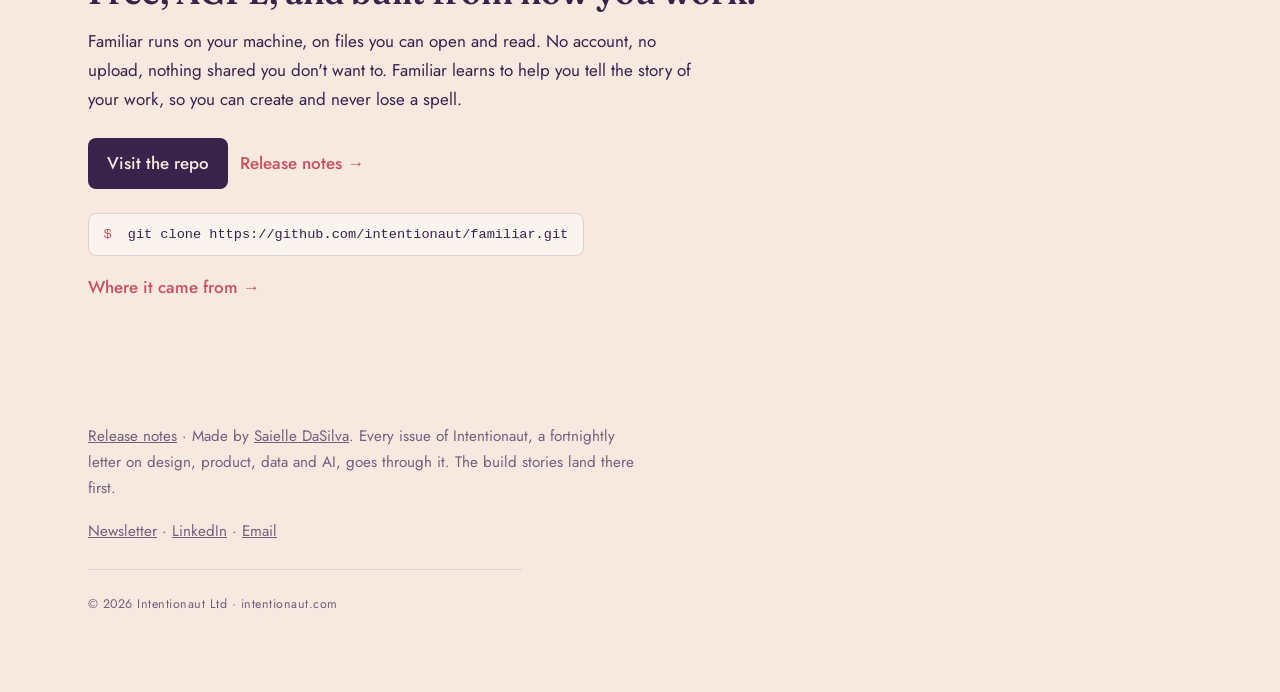
==== commit 38d12026: "site: update licence metadata and copy Replace the MIT references in the product page and structured" ====
--- a/site/index.html
+++ b/site/index.html
@@ -3,33 +3,38 @@
 <head>
 <meta charset="utf-8">
 <meta name="viewport" content="width=device-width, initial-scale=1">
-<title>Familiar | A companion for your newsletter</title>
-<meta name="description" content="Writing about your own work is hard for a specific reason. The good part is the part you stopped noticing. Familiar asks while the work is still warm.">
+<title>Familiar | Newsletter writing that interviews you and never rewrites</title>
+<meta name="description" content="Turns the coding session you just finished into a newsletter issue you actually wrote. It interviews you, drafts in your voice, and reports instead of rewriting.">
 <link rel="canonical" href="https://familiar.intentionaut.com/">
 <link rel="icon" href="/favicon.svg" type="image/svg+xml">
 <meta name="theme-color" content="#f7e9e0">
 <meta property="og:site_name" content="Familiar">
-<meta property="og:title" content="Familiar | A companion for your newsletter">
+<!-- The search title and the share card have different jobs, so they carry
+     different lines. <title> keeps the category words somebody would actually
+     search for. og: and twitter: carry the hook, because a pasted link is read
+     in a feed, not a results page, and it should say the same thing as the
+     page it lands on. og:site_name supplies the brand alongside it. -->
+<meta property="og:title" content="Your voice, written down.">
 <meta property="og:description" content="The good part is the part you stopped noticing. Familiar asks while the work is still warm, and writes down what you said.">
 <meta property="og:url" content="https://familiar.intentionaut.com/">
 <meta property="og:type" content="website">
 <meta property="og:locale" content="en_GB">
 <meta name="twitter:card" content="summary">
-<meta name="twitter:title" content="Familiar | A companion for your newsletter">
+<meta name="twitter:title" content="Your voice, written down.">
 <meta name="twitter:description" content="The good part is the part you stopped noticing. Familiar asks while the work is still warm.">
 <script type="application/ld+json">
 {
   "@context": "https://schema.org",
   "@type": "SoftwareApplication",
   "name": "Familiar",
-  "alternateName": "Familiar, a companion for your newsletter",
+  "alternateName": "Familiar, the writing tool that interviews you",
   "url": "https://familiar.intentionaut.com/",
   "applicationCategory": "DeveloperApplication",
   "applicationSubCategory": "Writing tool",
   "operatingSystem": "macOS, Linux, Windows",
-  "description": "Plain markdown prompts that interview you about your own work, propose three structures, draft in your voice, and hand back an editor's report instead of a rewrite. Every stage stops and waits for you. Runs in Claude Code, opencode, Dex, or a claude.ai Project.",
-  "softwareVersion": "0.6.0",
-  "license": "https://opensource.org/licenses/MIT",
+  "description": "Turns the coding session you just finished into a newsletter issue you actually wrote. Plain markdown prompts that interview you one question at a time, propose three structures, draft in your voice from your own published pieces, and hand back an editor's report instead of a rewrite. Nothing is invented; gaps become visible brackets. Every stage stops and waits for you. Runs in Claude Code, opencode, Codex, Gemini CLI, Dex, or a claude.ai Project.",
+  "softwareVersion": "0.17.0",
+  "license": "https://www.gnu.org/licenses/agpl-3.0.html",
   "codeRepository": "https://github.com/intentionaut/familiar",
   "offers": { "@type": "Offer", "price": "0", "priceCurrency": "GBP" },
   "author": {
@@ -37,7 +42,7 @@
     "name": "Saielle DaSilva",
     "url": "https://intentionaut.com/"
   },
-  "keywords": "newsletter writing, editorial prompts, writing in your own voice, Claude Code, opencode, markdown prompts"
+  "keywords": "newsletter writing, write in your own voice, editor's report not a rewrite, editorial prompts, writing about your own work, build in public, Claude Code, opencode, Codex, markdown prompts"
 }
 </script>
 <link rel="preconnect" href="https://fonts.googleapis.com">
@@ -221,14 +226,14 @@
         <div><dt>Shape</dt><dd>A gate at every step, each a plain markdown prompt</dd></div>
         <div><dt>Runs in</dt><dd>Claude Code, opencode, Dex, or a claude.ai Project</dd></div>
         <div><dt>Your voice</dt><dd>Files you fill in, or let it draft from your back catalogue</dd></div>
-        <div><dt>Licence</dt><dd>MIT, free, built in public</dd></div>
+        <div><dt>Licence</dt><dd>AGPL-3.0-or-later, free, built in public</dd></div>
       </dl>
     </aside>
   </div>
 </section>
 
 <section class="wrap">
-  <h2>Free, MIT, and built from how you work.</h2>
+  <h2>Free, AGPL, and built from how you work.</h2>
   <p>
     Familiar runs on your machine, on files you can open and read. No account,
     no upload, nothing shared you don't want to. Familiar learns to help you
